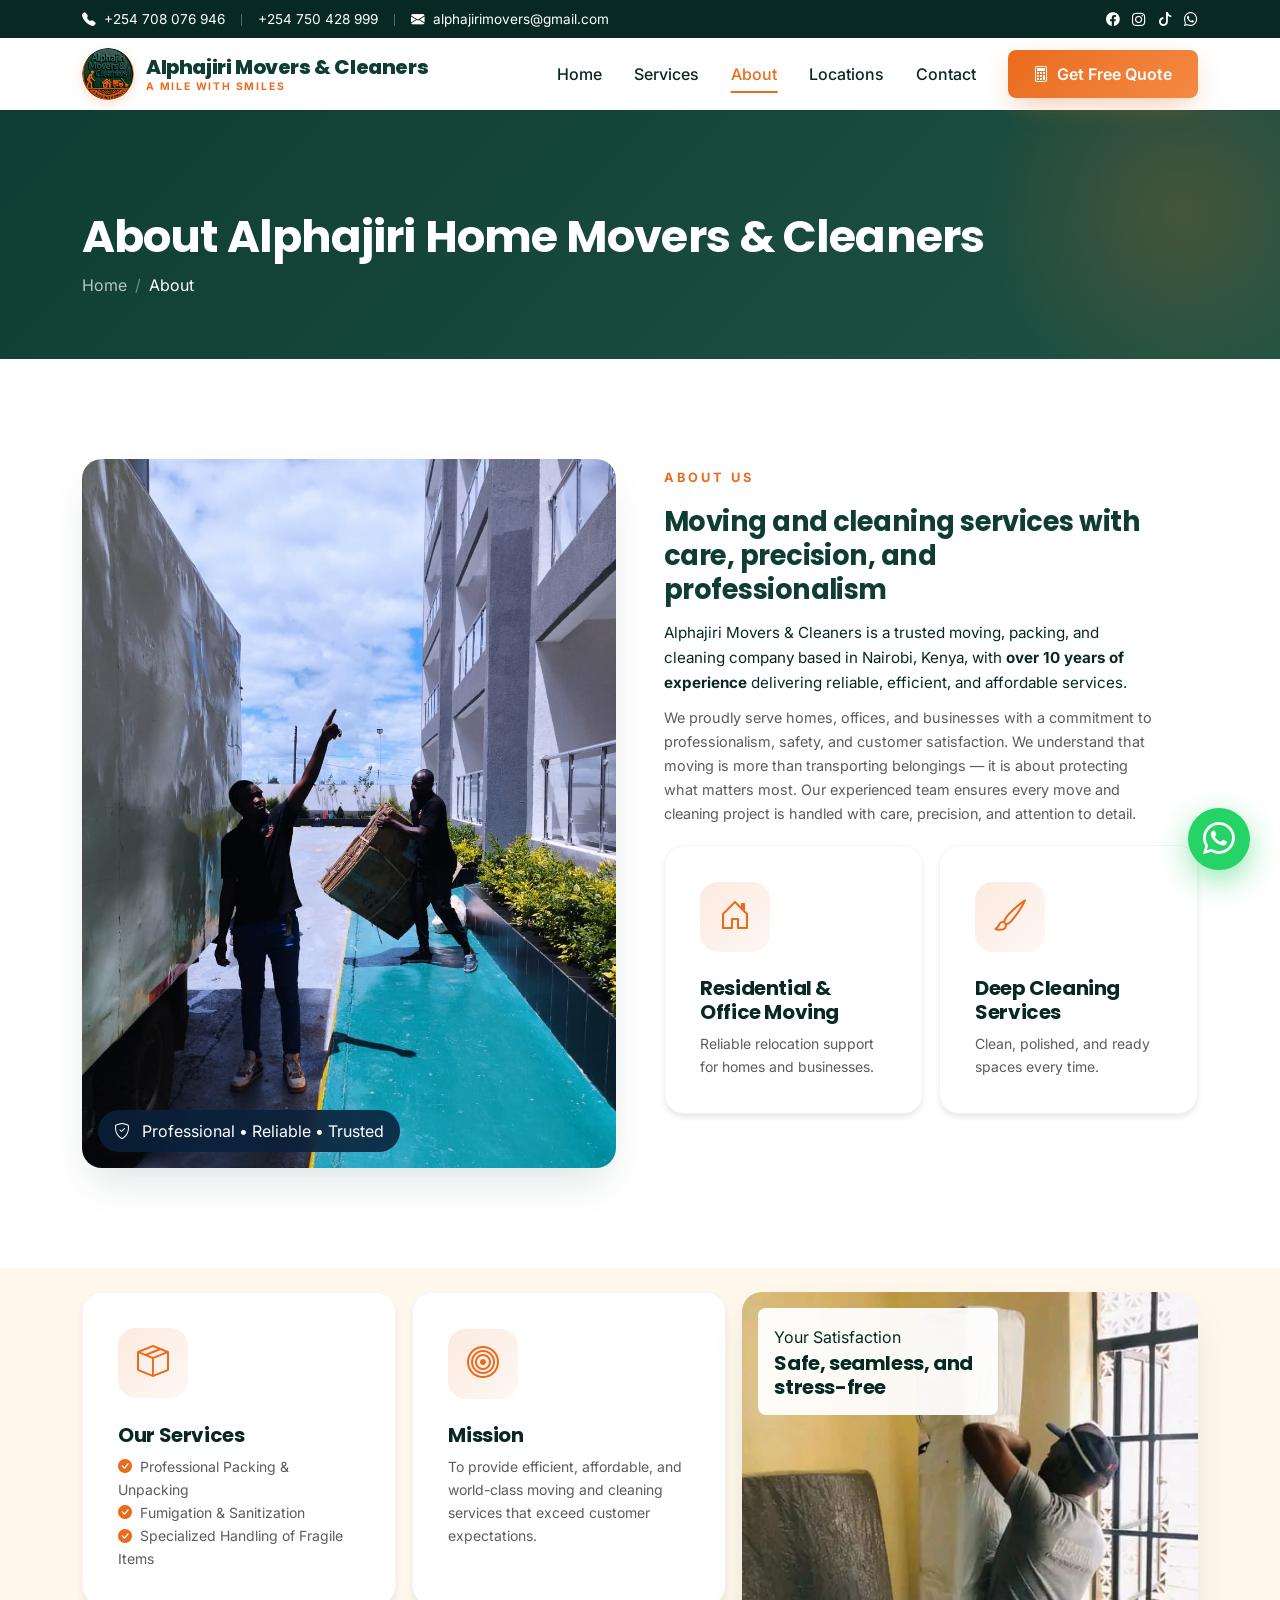
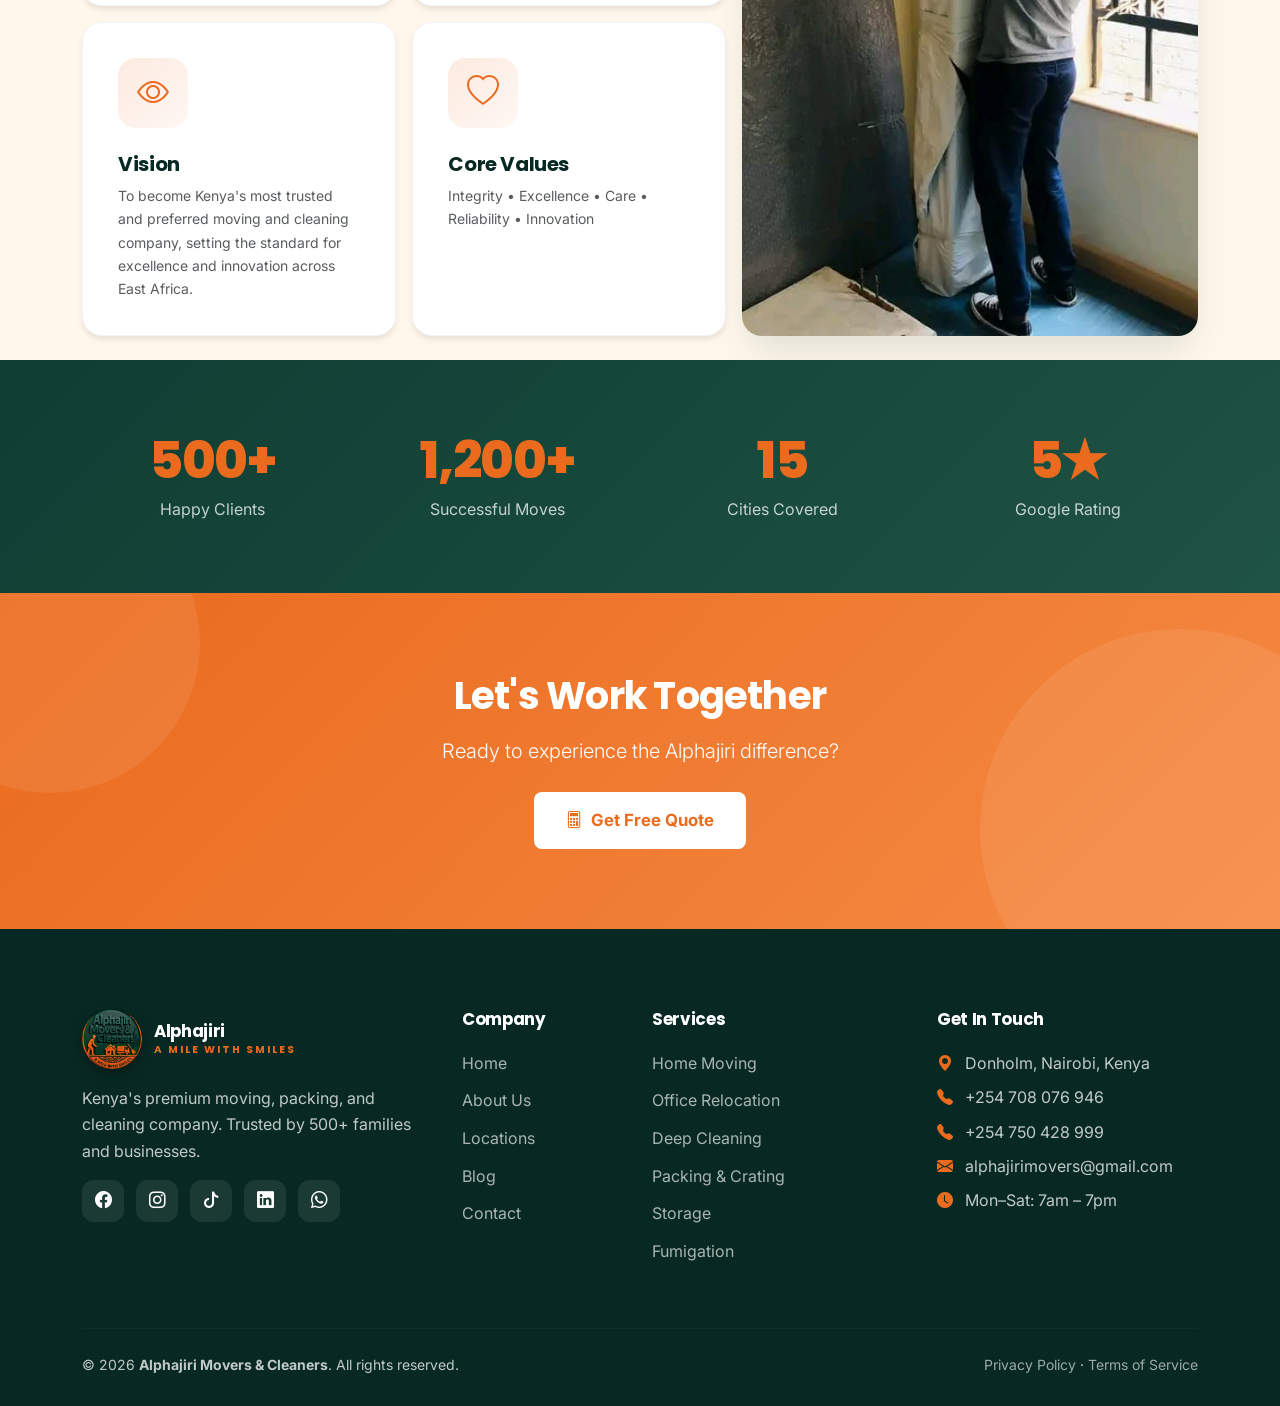
==== about.html @ 1a7a1462 "Initial commit" ====
<!DOCTYPE html>
<html lang="en">
<head>
    <meta charset="UTF-8">
    <meta name="viewport" content="width=device-width, initial-scale=1.0">
    <title>About Us — Alphajiri Home Movers & Cleaners</title>
    <meta name="description" content="Learn about Alphajiri Home Movers & Cleaners — Kenya's trusted moving, packing, and cleaning company with over 10 years of experience.">
    <link rel="icon" type="image/png" href="images/favicon.png">
    <link rel="apple-touch-icon" href="images/logo.png">
    <link href="https://cdn.jsdelivr.net/npm/bootstrap@5.3.3/dist/css/bootstrap.min.css" rel="stylesheet">
    <link href="https://cdn.jsdelivr.net/npm/bootstrap-icons@1.11.3/font/bootstrap-icons.css" rel="stylesheet">
    <link href="https://fonts.googleapis.com/css2?family=Inter:wght@400;500;600;700&family=Poppins:wght@600;700;800&display=swap" rel="stylesheet">
    <link href="https://cdn.jsdelivr.net/npm/aos@2.3.4/dist/aos.css" rel="stylesheet">
    <link href="css/style.css" rel="stylesheet">
</head>
<body>

<div class="top-bar">
    <div class="container d-flex justify-content-between align-items-center">
        <div>
            <i class="bi bi-telephone-fill me-1"></i>
            <a href="tel:+254708076946">+254 708 076 946</a>
            <span class="divider"></span>
            <a href="tel:+254750428999">+254 750 428 999</a>
            <span class="divider d-none d-md-inline-block"></span>
            <span class="d-none d-md-inline"><i class="bi bi-envelope-fill me-1"></i> alphajirimovers@gmail.com</span>
        </div>
        <div class="d-none d-md-block">
            <a href="#" class="me-2"><i class="bi bi-facebook"></i></a>
            <a href="#" class="me-2"><i class="bi bi-instagram"></i></a>
            <a href="#" class="me-2"><i class="bi bi-tiktok"></i></a>
            <a href="https://wa.me/254708076946?text=Hi%20Alphajiri!%20%F0%9F%91%8B%20I'm%20interested%20in%20your%20services.%20Could%20you%20send%20me%20pricing%20info%3F%0A%0AService%20needed%3A%20%5BMoving%20%2F%20Cleaning%5D%2C%20Size%20of%20the%20house%0ALocation%3A%0APreferred%20date%3A"><i class="bi bi-whatsapp"></i></a>
        </div>
    </div>
</div>

<nav class="navbar navbar-expand-lg sticky-top" id="mainNavbar">
    <div class="container">
        <a class="navbar-brand" href="index.html">
            <img src="images/logo.png" alt="Alphajiri Movers & Cleaners">
            <span class="brand-text">
                <span class="brand-name">Alphajiri Movers & Cleaners</span>
                <span class="brand-tag">A Mile With Smiles</span>
            </span>
        </a>
        <button class="navbar-toggler" type="button" data-bs-toggle="collapse" data-bs-target="#mainNav">
            <span class="navbar-toggler-icon"></span>
        </button>
        <div class="collapse navbar-collapse" id="mainNav">
            <ul class="navbar-nav ms-auto align-items-lg-center">
                <li class="nav-item"><a class="nav-link " href="index.html">Home</a></li>
                <li class="nav-item"><a class="nav-link " href="services.html">Services</a></li>
                <li class="nav-item"><a class="nav-link active" href="about.html">About</a></li>
                <li class="nav-item"><a class="nav-link " href="locations.html">Locations</a></li>
                <li class="nav-item"><a class="nav-link " href="contact.html">Contact</a></li>
                <li class="nav-item ms-lg-3">
                    <a class="btn btn-accent" href="quote.html"><i class="bi bi-calculator"></i> Get Free Quote</a>
                </li>
            </ul>
        </div>
    </div>
</nav>

<section class="page-header">
    <div class="container">
        <h1 data-aos="fade-up">About Alphajiri Home Movers & Cleaners</h1>
        <nav data-aos="fade-up" data-aos-delay="100"><ol class="breadcrumb">
            <li class="breadcrumb-item"><a href="index.html">Home</a></li>
            <li class="breadcrumb-item active">About</li>
        </ol></nav>
    </div>
</section>

<section class="section">
    <div class="container">
        <div class="row g-5 align-items-start">
            <div class="col-lg-6" data-aos="fade-right">
                <div class="position-relative h-100">
                    <img src="images/arrival to client.jpeg" alt="Alphajiri team arriving at a client location" class="img-fluid rounded-4 shadow-xl" style="min-height: 430px; object-fit: cover; width: 100%;">
                    <div class="position-absolute bottom-0 start-0 m-3 px-3 py-2 rounded-pill" style="background: rgba(10, 32, 59, 0.88); color: white; backdrop-filter: blur(6px);">
                        <i class="bi bi-shield-check me-2"></i> Professional • Reliable • Trusted
                    </div>
                </div>
            </div>
            <div class="col-lg-6" data-aos="fade-left">
                <div class="pt-1" style="max-width: 92%;">
                    <span class="subtitle-text">About Us</span>
                    <h2 style="color: var(--primary); font-size: 1.7rem; line-height: 1.25; margin: 0.5rem 0 0.8rem;">Moving and cleaning services with care, precision, and professionalism</h2>
                    <p style="font-size: 0.95rem; line-height: 1.65; margin-bottom: 0.7rem;">Alphajiri Movers &amp; Cleaners is a trusted moving, packing, and cleaning company based in Nairobi, Kenya, with <strong>over 10 years of experience</strong> delivering reliable, efficient, and affordable services.</p>
                    <p class="text-muted" style="font-size: 0.9rem; line-height: 1.65; margin-bottom: 0;">We proudly serve homes, offices, and businesses with a commitment to professionalism, safety, and customer satisfaction. We understand that moving is more than transporting belongings — it is about protecting what matters most. Our experienced team ensures every move and cleaning project is handled with care, precision, and attention to detail.</p>
                </div>
                <div class="row g-3 mt-1">
                    <div class="col-md-6">
                        <div class="service-card h-100">
                            <div class="service-icon"><i class="bi bi-house-door"></i></div>
                            <h5>Residential &amp; Office Moving</h5>
                            <p class="small text-muted mb-0">Reliable relocation support for homes and businesses.</p>
                        </div>
                    </div>
                    <div class="col-md-6">
                        <div class="service-card h-100">
                            <div class="service-icon"><i class="bi bi-brush"></i></div>
                            <h5>Deep Cleaning Services</h5>
                            <p class="small text-muted mb-0">Clean, polished, and ready spaces every time.</p>
                        </div>
                    </div>
                </div>
            </div>
        </div>
    </div>
</section>

<section class="section bg-light-alt py-4">
    <div class="container">
        <div class="row g-3 align-items-stretch">
            <div class="col-lg-7">
                <div class="row g-3">
                    <div class="col-md-6" data-aos="fade-up">
                        <div class="service-card h-100">
                            <div class="service-icon"><i class="bi bi-box-seam"></i></div>
                            <h5>Our Services</h5>
                            <ul class="list-unstyled text-muted small mb-0">
                                <li><i class="bi bi-check-circle-fill me-2" style="color: var(--accent);"></i>Professional Packing &amp; Unpacking</li>
                                <li><i class="bi bi-check-circle-fill me-2" style="color: var(--accent);"></i>Fumigation &amp; Sanitization</li>
                                <li><i class="bi bi-check-circle-fill me-2" style="color: var(--accent);"></i>Specialized Handling of Fragile Items</li>
                            </ul>
                        </div>
                    </div>
                    <div class="col-md-6" data-aos="fade-up" data-aos-delay="100">
                        <div class="service-card h-100">
                            <div class="service-icon"><i class="bi bi-bullseye"></i></div>
                            <h5>Mission</h5>
                            <p class="text-muted small mb-0">To provide efficient, affordable, and world-class moving and cleaning services that exceed customer expectations.</p>
                        </div>
                    </div>
                    <div class="col-md-6" data-aos="fade-up" data-aos-delay="200">
                        <div class="service-card h-100">
                            <div class="service-icon"><i class="bi bi-eye"></i></div>
                            <h5>Vision</h5>
                            <p class="text-muted small mb-0">To become Kenya's most trusted and preferred moving and cleaning company, setting the standard for excellence and innovation across East Africa.</p>
                        </div>
                    </div>
                    <div class="col-md-6" data-aos="fade-up" data-aos-delay="300">
                        <div class="service-card h-100">
                            <div class="service-icon"><i class="bi bi-heart"></i></div>
                            <h5>Core Values</h5>
                            <p class="text-muted small mb-0">Integrity • Excellence • Care • Reliability • Innovation</p>
                        </div>
                    </div>
                </div>
            </div>
            <div class="col-lg-5" data-aos="fade-left">
                <div class="position-relative h-100">
                    <img src="images/clean wrapping.jpeg" alt="Professional wrapping and packing service" class="img-fluid rounded-4 shadow-xl" style="min-height: 100%; object-fit: cover; width: 100%;">
                    <div class="position-absolute top-0 start-0 m-3 p-3 rounded-3" style="background: rgba(255, 255, 255, 0.94); max-width: 240px;">
                        <div class="subtitle">Your Satisfaction</div>
                        <h5 class="mb-0">Safe, seamless, and stress-free</h5>
                    </div>
                </div>
            </div>
        </div>
    </div>
</section>

<section class="stats-bar">
    <div class="container">
        <div class="row text-center g-4">
            <div class="col-6 col-md-3 stat-item"><h2>500+</h2><p class="mb-0 opacity-75">Happy Clients</p></div>
            <div class="col-6 col-md-3 stat-item"><h2>1,200+</h2><p class="mb-0 opacity-75">Successful Moves</p></div>
            <div class="col-6 col-md-3 stat-item"><h2>15</h2><p class="mb-0 opacity-75">Cities Covered</p></div>
            <div class="col-6 col-md-3 stat-item"><h2>5★</h2><p class="mb-0 opacity-75">Google Rating</p></div>
        </div>
    </div>
</section>

<section class="cta-banner">
    <div class="container">
        <h2 data-aos="fade-up">Let's Work Together</h2>
        <p class="lead mb-4" data-aos="fade-up" data-aos-delay="100">Ready to experience the Alphajiri difference?</p>
        <div data-aos="fade-up" data-aos-delay="200">
            <a href="quote.html" class="btn btn-white btn-lg"><i class="bi bi-calculator"></i> Get Free Quote</a>
        </div>
    </div>
</section>

<footer class="footer">
    <div class="container">
        <div class="row g-4 mb-5">
            <div class="col-lg-4 col-md-6">
                <div class="footer-brand-block">
                    <img src="images/logo.png" alt="Alphajiri">
                    <h5 style="color:white;">Alphajiri<span class="footer-tagline">A Mile With Smiles</span></h5>
                </div>
                <p>Kenya's premium moving, packing, and cleaning company. Trusted by 500+ families and businesses.</p>
                <div class="mt-3">
                    <a href="#" class="social-icon me-2"><i class="bi bi-facebook"></i></a>
                    <a href="#" class="social-icon me-2"><i class="bi bi-instagram"></i></a>
                    <a href="#" class="social-icon me-2"><i class="bi bi-tiktok"></i></a>
                    <a href="#" class="social-icon me-2"><i class="bi bi-linkedin"></i></a>
                    <a href="https://wa.me/254708076946?text=Hi%20Alphajiri!%20%F0%9F%91%8B%20I'm%20interested%20in%20your%20services.%20Could%20you%20send%20me%20pricing%20info%3F%0A%0AService%20needed%3A%20%5BMoving%20%2F%20Cleaning%5D%2C%20Size%20of%20the%20house%0ALocation%3A%0APreferred%20date%3A" class="social-icon"><i class="bi bi-whatsapp"></i></a>
                </div>
            </div>
            <div class="col-lg-2 col-md-6">
                <h5>Company</h5>
                <ul class="footer-links">
                    <li><a href="index.html">Home</a></li>
                    <li><a href="about.html">About Us</a></li>
                    <li><a href="locations.html">Locations</a></li>
                    <li><a href="blog.html">Blog</a></li>
                    <li><a href="contact.html">Contact</a></li>
                </ul>
            </div>
            <div class="col-lg-3 col-md-6">
                <h5>Services</h5>
                <ul class="footer-links">
                    <li><a href="services.html">Home Moving</a></li>
                    <li><a href="services.html">Office Relocation</a></li>
                    <li><a href="services.html">Deep Cleaning</a></li>
                    <li><a href="services.html">Packing &amp; Crating</a></li>
                    <li><a href="services.html">Storage</a></li>
                    <li><a href="services.html">Fumigation</a></li>
                </ul>
            </div>
            <div class="col-lg-3 col-md-6">
                <h5>Get In Touch</h5>
                <p class="mb-2"><i class="bi bi-geo-alt-fill me-2" style="color:var(--accent);"></i> Donholm, Nairobi, Kenya</p>
                <p class="mb-2"><i class="bi bi-telephone-fill me-2" style="color:var(--accent);"></i> +254 708 076 946</p>
                <p class="mb-2"><i class="bi bi-telephone-fill me-2" style="color:var(--accent);"></i> +254 750 428 999</p>
                <p class="mb-2"><i class="bi bi-envelope-fill me-2" style="color:var(--accent);"></i> alphajirimovers@gmail.com</p>
                <p class="mb-2"><i class="bi bi-clock-fill me-2" style="color:var(--accent);"></i> Mon–Sat: 7am – 7pm</p>
            </div>
        </div>
        <hr>
        <div class="d-flex flex-column flex-md-row justify-content-between align-items-center small">
            <div>&copy; 2026 <strong>Alphajiri Movers &amp; Cleaners</strong>. All rights reserved.</div>
            <div class="mt-2 mt-md-0">
                <a href="#" style="color: rgba(255,255,255,0.6); text-decoration:none;">Privacy Policy</a> ·
                <a href="#" style="color: rgba(255,255,255,0.6); text-decoration:none;">Terms of Service</a>
            </div>
        </div>
    </div>
</footer>

<a href="https://wa.me/254708076946?text=Hi%20Alphajiri!%20%F0%9F%91%8B%20I'm%20interested%20in%20your%20services.%20Could%20you%20send%20me%20pricing%20info%3F%0A%0AService%20needed%3A%20%5BMoving%20%2F%20Cleaning%5D%2C%20Size%20of%20the%20house%0ALocation%3A%0APreferred%20date%3A" class="whatsapp-float" target="_blank" title="Chat on WhatsApp">
    <i class="bi bi-whatsapp"></i>
</a>

<script src="https://cdn.jsdelivr.net/npm/bootstrap@5.3.3/dist/js/bootstrap.bundle.min.js"></script>
<script src="https://cdn.jsdelivr.net/npm/aos@2.3.4/dist/aos.js"></script>
<script>
AOS.init({ duration: 800, once: true, offset: 80 });
window.addEventListener('scroll', () => {
    const nav = document.getElementById('mainNavbar');
    if (window.scrollY > 50) nav.classList.add('scrolled');
    else nav.classList.remove('scrolled');
});
</script>
<script src="js/script.js"></script>
</body>
</html>
---- css/style.css ----
/* ========================================================
   ALPHAJIRI MOVERS & CLEANERS
   "A Mile With Smiles"
   Brand: Deep Forest Green + Vibrant Orange
   ======================================================== */

:root {
    --primary: #0F3D33;
    --primary-light: #1F5344;
    --primary-dark: #082923;
    --accent: #EA6B1E;
    --accent-light: #F58A44;
    --accent-dark: #C55814;
    --cream: #FFF7EB;
    --success: #10b981;
    --whatsapp: #25D366;
    --light: #f8fafc;
    --gray-50: #f9fafb;
    --gray-100: #f3f4f6;
    --gray-200: #e5e7eb;
    --gray-500: #64748b;
    --gray-700: #334155;
    --dark: #082923;

    --gradient-primary: linear-gradient(135deg, #0F3D33 0%, #1F5344 100%);
    --gradient-accent: linear-gradient(135deg, #EA6B1E 0%, #F58A44 100%);
    --gradient-hero: linear-gradient(135deg, rgba(8, 41, 35, 0.94) 0%, rgba(15, 61, 51, 0.88) 100%);

    --shadow-sm: 0 1px 2px rgba(0,0,0,0.05);
    --shadow-md: 0 4px 6px -1px rgba(0,0,0,0.1);
    --shadow-lg: 0 10px 25px -3px rgba(0,0,0,0.08);
    --shadow-xl: 0 20px 40px -10px rgba(15,61,51,0.15);
    --shadow-accent: 0 10px 30px -8px rgba(234, 107, 30, 0.45);

    --radius-sm: 8px;
    --radius: 14px;
    --radius-lg: 20px;
}

* { box-sizing: border-box; }
body {
    font-family: 'Inter', -apple-system, BlinkMacSystemFont, sans-serif;
    color: var(--dark);
    line-height: 1.65;
    overflow-x: hidden;
}
h1, h2, h3, h4, h5, h6 {
    font-family: 'Poppins', sans-serif;
    font-weight: 700;
    letter-spacing: -0.02em;
}

/* Top Bar */
.top-bar {
    background: var(--primary-dark);
    color: white;
    padding: 8px 0;
    font-size: 0.85rem;
}
.top-bar a { color: white; text-decoration: none; }
.top-bar a:hover { color: var(--accent); }
.top-bar .divider {
    display: inline-block;
    width: 1px; height: 12px;
    background: rgba(255,255,255,0.3);
    margin: 0 12px;
    vertical-align: middle;
}

/* Navbar */
.navbar {
    background: rgba(255,255,255,0.97);
    backdrop-filter: blur(12px);
    box-shadow: var(--shadow-sm);
    padding: 10px 0;
    transition: all 0.3s;
}
.navbar.scrolled { padding: 6px 0; box-shadow: var(--shadow-md); }

.navbar-brand {
    display: flex !important;
    align-items: center;
    gap: 12px;
    padding: 0 !important;
}
.navbar-brand img {
    width: 52px; height: 52px;
    border-radius: 50%;
    box-shadow: 0 4px 12px rgba(234, 107, 30, 0.2);
}
.brand-text {
    display: flex;
    flex-direction: column;
    line-height: 1.1;
}
.brand-name {
    font-family: 'Poppins', sans-serif;
    font-weight: 800;
    color: var(--primary) !important;
    font-size: 1.25rem;
    letter-spacing: -0.02em;
}
.brand-tag {
    font-family: 'Inter', sans-serif;
    color: var(--accent);
    font-size: 0.65rem;
    font-weight: 700;
    letter-spacing: 1.8px;
    text-transform: uppercase;
    margin-top: 3px;
}

.navbar .nav-link {
    color: var(--dark) !important;
    font-weight: 500;
    padding: 0.6rem 1rem !important;
    position: relative;
}
.navbar .nav-link::after {
    content: '';
    position: absolute;
    bottom: 4px; left: 50%;
    transform: translateX(-50%);
    width: 0; height: 2px;
    background: var(--accent);
    transition: width 0.3s;
}
.navbar .nav-link:hover::after,
.navbar .nav-link.active::after { width: 60%; }
.navbar .nav-link:hover,
.navbar .nav-link.active { color: var(--accent) !important; }

/* Buttons */
.btn {
    padding: 0.75rem 1.6rem;
    border-radius: var(--radius-sm);
    font-weight: 600;
    border: none;
    transition: all 0.25s;
    display: inline-flex;
    align-items: center;
    gap: 8px;
}
.btn-accent {
    background: var(--gradient-accent);
    color: white;
    box-shadow: var(--shadow-accent);
}
.btn-accent:hover {
    color: white;
    transform: translateY(-3px);
    box-shadow: 0 15px 35px -8px rgba(234, 107, 30, 0.6);
}
.btn-primary-custom {
    background: var(--gradient-primary);
    color: white;
}
.btn-primary-custom:hover {
    color: white;
    transform: translateY(-3px);
    box-shadow: var(--shadow-xl);
}
.btn-outline-white {
    border: 2px solid rgba(255,255,255,0.3);
    color: white;
    background: rgba(255,255,255,0.05);
}
.btn-outline-white:hover { background: white; color: var(--primary); }
.btn-white {
    background: white;
    color: var(--accent);
    font-weight: 700;
}
.btn-white:hover { color: var(--accent-dark); transform: translateY(-3px); }
.btn-whatsapp { background: var(--whatsapp); color: white; }
.btn-whatsapp:hover { color: white; background: #1eb257; transform: translateY(-3px); }
.btn-lg { padding: 1rem 2rem; font-size: 1.05rem; }

/* Hero */
.hero {
    position: relative;
    min-height: 90vh;
    background: var(--gradient-hero),
                url('https://images.unsplash.com/photo-1600585154340-be6161a56a0c?w=1920&q=80') center/cover;
    color: white;
    display: flex; align-items: center;
    padding: 100px 0 80px;
    overflow: hidden;
}
.hero::before {
    content: '';
    position: absolute;
    top: -200px; right: -200px;
    width: 500px; height: 500px;
    background: radial-gradient(circle, rgba(234,107,30,0.35) 0%, transparent 70%);
    border-radius: 50%;
    animation: floaty 8s ease-in-out infinite;
}
@keyframes floaty {
    0%, 100% { transform: translate(0, 0); }
    50% { transform: translate(20px, -20px); }
}
.hero-logo-large {
    width: 320px; height: 320px;
    max-width: 100%;
    filter: drop-shadow(0 20px 40px rgba(0,0,0,0.4));
    animation: gentle-float 6s ease-in-out infinite;
}
@keyframes gentle-float {
    0%, 100% { transform: translateY(0); }
    50% { transform: translateY(-15px); }
}
.hero-badge {
    display: inline-flex;
    align-items: center;
    gap: 8px;
    background: rgba(255,255,255,0.1);
    backdrop-filter: blur(10px);
    padding: 8px 18px;
    border-radius: 100px;
    font-size: 0.85rem;
    font-weight: 600;
    border: 1px solid rgba(255,255,255,0.2);
    margin-bottom: 1.5rem;
}
.pulse-dot {
    width: 8px; height: 8px;
    background: var(--success);
    border-radius: 50%;
    animation: pulse 2s infinite;
}
@keyframes pulse {
    0%, 100% { box-shadow: 0 0 0 0 rgba(16, 185, 129, 0.6); }
    50% { box-shadow: 0 0 0 10px rgba(16, 185, 129, 0); }
}
.hero h1 {
    font-size: 3.8rem;
    line-height: 1.1;
    margin-bottom: 1.2rem;
    font-weight: 800;
}
.hero h1 .highlight {
    background: var(--gradient-accent);
    -webkit-background-clip: text;
    background-clip: text;
    -webkit-text-fill-color: transparent;
}
.hero .lead { font-size: 1.15rem; opacity: 0.9; max-width: 600px; margin-bottom: 2rem; }
.hero-cta { display: flex; gap: 12px; flex-wrap: wrap; margin-bottom: 2.5rem; }
.trust-badges { display: flex; gap: 2rem; flex-wrap: wrap; padding-top: 2rem; border-top: 1px solid rgba(255,255,255,0.15); }
.trust-badges .badge-item { display: flex; align-items: center; gap: 8px; font-size: 0.9rem; opacity: 0.9; }
.trust-badges .badge-item i { color: var(--accent); font-size: 1.3rem; }

/* Page Header */
.page-header {
    background: var(--gradient-primary);
    color: white;
    padding: 100px 0 60px;
    position: relative;
    overflow: hidden;
}
.page-header::before {
    content: '';
    position: absolute;
    top: -100px; right: -100px;
    width: 400px; height: 400px;
    background: radial-gradient(circle, rgba(234,107,30,0.2) 0%, transparent 70%);
    border-radius: 50%;
}
.page-header h1 { font-size: 2.8rem; margin-bottom: 0.5rem; }
.page-header .breadcrumb { background: transparent; padding: 0; margin: 0; }
.page-header .breadcrumb a { color: rgba(255,255,255,0.7); text-decoration: none; }
.page-header .breadcrumb a:hover { color: var(--accent); }
.page-header .breadcrumb-item.active { color: white; }
.page-header .breadcrumb-item + .breadcrumb-item::before { color: rgba(255,255,255,0.4); }

/* Sections */
.section { padding: 100px 0; }
.section-title { text-align: center; margin-bottom: 3.5rem; }
.section-title .subtitle,
.subtitle-text {
    color: var(--accent);
    font-weight: 700;
    text-transform: uppercase;
    letter-spacing: 3px;
    font-size: 0.8rem;
    margin-bottom: 0.6rem;
    display: inline-block;
}
.section-title h2 { font-size: 2.6rem; color: var(--primary); margin-bottom: 1rem; }
.section-title p { color: var(--gray-500); font-size: 1.05rem; max-width: 620px; margin: 0 auto; }

/* Service Cards */
.service-card {
    background: white;
    border-radius: var(--radius-lg);
    padding: 2.2rem;
    height: 100%;
    box-shadow: var(--shadow-md);
    transition: all 0.35s cubic-bezier(0.4, 0, 0.2, 1);
    border: 1px solid var(--gray-100);
    position: relative;
    overflow: hidden;
}
.service-card::before {
    content: '';
    position: absolute;
    top: 0; left: 0;
    width: 100%; height: 4px;
    background: var(--gradient-accent);
    transform: scaleX(0);
    transform-origin: left;
    transition: transform 0.3s;
}
.service-card:hover {
    transform: translateY(-12px);
    box-shadow: var(--shadow-xl);
    border-color: transparent;
}
.service-card:hover::before { transform: scaleX(1); }
.service-icon {
    width: 70px; height: 70px;
    background: linear-gradient(135deg, rgba(234,107,30,0.14), rgba(234,107,30,0.05));
    color: var(--accent);
    border-radius: 18px;
    display: flex; align-items: center; justify-content: center;
    font-size: 2rem;
    margin-bottom: 1.5rem;
    transition: all 0.3s;
}
.service-card:hover .service-icon {
    background: var(--gradient-accent);
    color: white;
    transform: rotate(-5deg) scale(1.05);
}
.service-card h4 { color: var(--primary); margin-bottom: 0.8rem; }
.service-card .price {
    color: var(--accent);
    font-weight: 700;
    font-size: 1.05rem;
    margin: 1rem 0;
}
.service-card .price small { color: var(--gray-500); font-weight: 400; }
.service-link {
    color: var(--accent);
    text-decoration: none;
    font-weight: 600;
    display: inline-flex;
    align-items: center;
    gap: 6px;
    transition: gap 0.2s;
}
.service-link:hover { color: var(--accent-dark); gap: 10px; }

/* Feature rows */
.feature-row { display: flex; gap: 1.2rem; margin-bottom: 1.8rem; align-items: flex-start; }
.feature-icon {
    flex-shrink: 0;
    width: 56px; height: 56px;
    background: var(--gradient-accent);
    color: white;
    border-radius: 14px;
    display: flex; align-items: center; justify-content: center;
    font-size: 1.4rem;
    box-shadow: var(--shadow-accent);
}
.feature-row h5 { color: var(--primary); margin-bottom: 0.3rem; }

/* Stats Bar */
.stats-bar {
    background: var(--gradient-primary);
    color: white;
    padding: 70px 0;
    position: relative;
    overflow: hidden;
}
.stat-item h2 {
    font-size: 3.2rem;
    color: var(--accent);
    margin-bottom: 0.3rem;
    font-weight: 800;
}

/* Testimonials */
.testimonial-card {
    background: white;
    border-radius: var(--radius-lg);
    padding: 2.2rem;
    height: 100%;
    box-shadow: var(--shadow-md);
    position: relative;
    transition: transform 0.3s;
    border: 1px solid var(--gray-100);
}
.testimonial-card:hover { transform: translateY(-6px); box-shadow: var(--shadow-xl); }
.testimonial-card .quote-icon {
    position: absolute;
    top: 20px; right: 25px;
    font-size: 3rem;
    color: var(--accent);
    opacity: 0.15;
    line-height: 1;
    font-family: Georgia, serif;
}
.testimonial-card .stars { color: #fbbf24; font-size: 1.05rem; margin-bottom: 1rem; }
.testimonial-card p { color: var(--gray-700); font-size: 0.98rem; }
.testimonial-card .client {
    display: flex; align-items: center; gap: 14px;
    margin-top: 1.5rem;
    padding-top: 1.5rem;
    border-top: 1px solid var(--gray-100);
}
.testimonial-card .avatar {
    width: 52px; height: 52px;
    border-radius: 50%;
    background: var(--gradient-primary);
    color: white;
    display: flex; align-items: center; justify-content: center;
    font-weight: 700;
    font-size: 1.25rem;
}

/* Location Cards */
.location-card {
    background: white;
    border-radius: var(--radius-lg);
    padding: 2rem;
    height: 100%;
    box-shadow: var(--shadow-md);
    transition: all 0.3s;
    border: 1px solid var(--gray-100);
}
.location-card:hover { transform: translateY(-8px); box-shadow: var(--shadow-xl); }
.location-card .flag-icon {
    width: 60px; height: 60px;
    background: var(--gradient-accent);
    color: white;
    border-radius: 16px;
    display: flex; align-items: center; justify-content: center;
    font-size: 1.6rem;
    margin-bottom: 1.2rem;
}
.location-card h4 { color: var(--primary); }
.location-card .location-detail {
    display: flex; gap: 10px;
    padding: 8px 0;
    color: var(--gray-700);
    font-size: 0.95rem;
}
.location-card .location-detail i { color: var(--accent); width: 20px; padding-top: 3px; }
.location-card a { color: var(--gray-700); text-decoration: none; }
.location-card a:hover { color: var(--accent); }

/* Blog Cards */
.post-card {
    background: white;
    border-radius: var(--radius-lg);
    overflow: hidden;
    box-shadow: var(--shadow-md);
    transition: all 0.3s;
    height: 100%;
    border: 1px solid var(--gray-100);
}
.post-card:hover { transform: translateY(-8px); box-shadow: var(--shadow-xl); }
.post-card img { width: 100%; height: 220px; object-fit: cover; transition: transform 0.4s; }
.post-card:hover img { transform: scale(1.06); }
.post-card .post-body { padding: 1.8rem; }
.category-tag {
    display: inline-block;
    background: rgba(234,107,30,0.14);
    color: var(--accent);
    padding: 5px 12px;
    border-radius: 100px;
    font-size: 0.75rem;
    font-weight: 700;
    text-transform: uppercase;
    letter-spacing: 1px;
    margin-bottom: 0.8rem;
}
.post-card h5 { color: var(--primary); margin-bottom: 0.6rem; }
.post-card h5 a { color: inherit; text-decoration: none; }
.post-card h5 a:hover { color: var(--accent); }
.post-meta {
    color: var(--gray-500);
    font-size: 0.85rem;
    display: flex; justify-content: space-between;
    margin-top: 1rem;
    padding-top: 1rem;
    border-top: 1px solid var(--gray-100);
}

/* CTA */
.cta-banner {
    background: var(--gradient-accent);
    color: white;
    padding: 80px 0;
    text-align: center;
    position: relative;
    overflow: hidden;
}
.cta-banner::before, .cta-banner::after {
    content: '';
    position: absolute;
    border-radius: 50%;
    background: rgba(255,255,255,0.08);
}
.cta-banner::before { top: -100px; left: -100px; width: 300px; height: 300px; }
.cta-banner::after { bottom: -100px; right: -100px; width: 400px; height: 400px; }
.cta-banner > .container { position: relative; z-index: 1; }
.cta-banner h2 { color: white; font-size: 2.4rem; margin-bottom: 1rem; }

/* Forms */
.form-control, .form-select {
    padding: 0.85rem 1rem;
    border: 2px solid var(--gray-200);
    border-radius: var(--radius-sm);
    font-size: 0.95rem;
    background: var(--gray-50);
    transition: all 0.2s;
}
.form-control:focus, .form-select:focus {
    border-color: var(--accent);
    background: white;
    box-shadow: 0 0 0 4px rgba(234, 107, 30, 0.12);
}
.form-label { font-weight: 600; color: var(--gray-700); margin-bottom: 0.4rem; font-size: 0.9rem; }

/* Process */
.process-step { text-align: center; padding: 2rem 1rem; }
.process-number {
    width: 70px; height: 70px;
    margin: 0 auto 1.2rem;
    background: var(--gradient-accent);
    color: white;
    border-radius: 50%;
    display: flex; align-items: center; justify-content: center;
    font-size: 1.8rem;
    font-weight: 800;
    box-shadow: var(--shadow-accent);
}
.process-step h5 { color: var(--primary); margin-bottom: 0.5rem; }

/* Coverage bar */
.partners-bar {
    padding: 40px 0;
    background: var(--cream);
    border-top: 1px solid var(--gray-100);
    border-bottom: 1px solid var(--gray-100);
}
.partner-item {
    text-align: center;
    color: var(--primary);
    font-weight: 600;
    padding: 15px;
    opacity: 0.75;
}
.partner-item:hover { opacity: 1; color: var(--accent); }

/* Footer */
.footer {
    background: var(--dark);
    color: rgba(255,255,255,0.75);
    padding: 80px 0 30px;
}
.footer h5 { color: white; margin-bottom: 1.3rem; font-size: 1.05rem; }
.footer-brand-block {
    display: flex;
    align-items: center;
    gap: 12px;
    margin-bottom: 1rem;
}
.footer-brand-block img {
    width: 60px; height: 60px;
    border-radius: 50%;
    box-shadow: 0 4px 12px rgba(0,0,0,0.4);
}
.footer-brand-block h5 { margin: 0; }
.footer-tagline {
    display: block;
    color: var(--accent);
    font-size: 0.65rem;
    font-weight: 700;
    letter-spacing: 2px;
    text-transform: uppercase;
    margin-top: 3px;
}
.footer-links { list-style: none; padding: 0; }
.footer-links li { margin-bottom: 0.7rem; }
.footer-links a {
    color: rgba(255,255,255,0.65);
    text-decoration: none;
    transition: all 0.2s;
    display: inline-flex; align-items: center; gap: 6px;
}
.footer-links a:hover { color: white; padding-left: 4px; }
.social-icon {
    width: 42px; height: 42px;
    background: rgba(255,255,255,0.08);
    color: white;
    border-radius: 12px;
    display: inline-flex; align-items: center; justify-content: center;
    text-decoration: none;
    transition: all 0.25s;
    font-size: 1.05rem;
}
.social-icon:hover {
    background: var(--gradient-accent);
    color: white;
    transform: translateY(-3px) scale(1.05);
}
.footer hr { border-color: rgba(255,255,255,0.1); margin: 2.5rem 0 1.5rem; }

/* Floating WhatsApp */
.whatsapp-float {
    position: fixed;
    bottom: 30px; right: 30px;
    width: 62px; height: 62px;
    background: var(--whatsapp);
    color: white;
    border-radius: 50%;
    display: flex; align-items: center; justify-content: center;
    font-size: 2rem;
    text-decoration: none;
    box-shadow: 0 10px 30px rgba(37, 211, 102, 0.5);
    z-index: 1000;
    animation: pulse-wa 2.5s infinite;
}
.whatsapp-float:hover { color: white; transform: scale(1.1); }
@keyframes pulse-wa {
    0% { box-shadow: 0 10px 30px rgba(37, 211, 102, 0.5), 0 0 0 0 rgba(37, 211, 102, 0.6); }
    50% { box-shadow: 0 10px 30px rgba(37, 211, 102, 0.5), 0 0 0 20px rgba(37, 211, 102, 0); }
    100% { box-shadow: 0 10px 30px rgba(37, 211, 102, 0.5), 0 0 0 0 rgba(37, 211, 102, 0); }
}

.bg-light-alt { background: var(--cream); }
.rounded-4 { border-radius: var(--radius-lg) !important; }
.shadow-xl { box-shadow: var(--shadow-xl) !important; }
.gallery-item {
    border-radius: var(--radius-lg);
    overflow: hidden;
    position: relative;
    aspect-ratio: 4/3;
    box-shadow: var(--shadow-md);
}
.gallery-item img { width: 100%; height: 100%; object-fit: cover; transition: transform 0.5s; }
.gallery-item:hover img { transform: scale(1.1); }
.gallery-item .overlay {
    position: absolute;
    inset: 0;
    background: linear-gradient(to top, rgba(8,41,35,0.9) 0%, transparent 60%);
    display: flex; align-items: flex-end;
    padding: 1.5rem; color: white;
    opacity: 0; transition: opacity 0.3s;
}
.gallery-item:hover .overlay { opacity: 1; }

/* Responsive */
@media (max-width: 991px) {
    .hero { min-height: auto; padding: 80px 0 60px; }
    .hero h1 { font-size: 2.6rem; }
    .hero-logo-large { width: 220px; height: 220px; margin: 0 auto 2rem; display: block; }
    .top-bar { display: none; }
    .navbar-brand img { width: 44px; height: 44px; }
    .brand-name { font-size: 1.1rem; }
    .brand-tag { font-size: 0.6rem; }
}
@media (max-width: 767px) {
    .section { padding: 60px 0; }
    .section-title h2 { font-size: 1.8rem; }
    .page-header { padding: 80px 0 40px; }
    .page-header h1 { font-size: 2rem; }
    .hero h1 { font-size: 2.1rem; }
    .cta-banner h2 { font-size: 1.6rem; }
    .stat-item h2 { font-size: 2.2rem; }
    .whatsapp-float { bottom: 20px; right: 20px; width: 55px; height: 55px; }
}
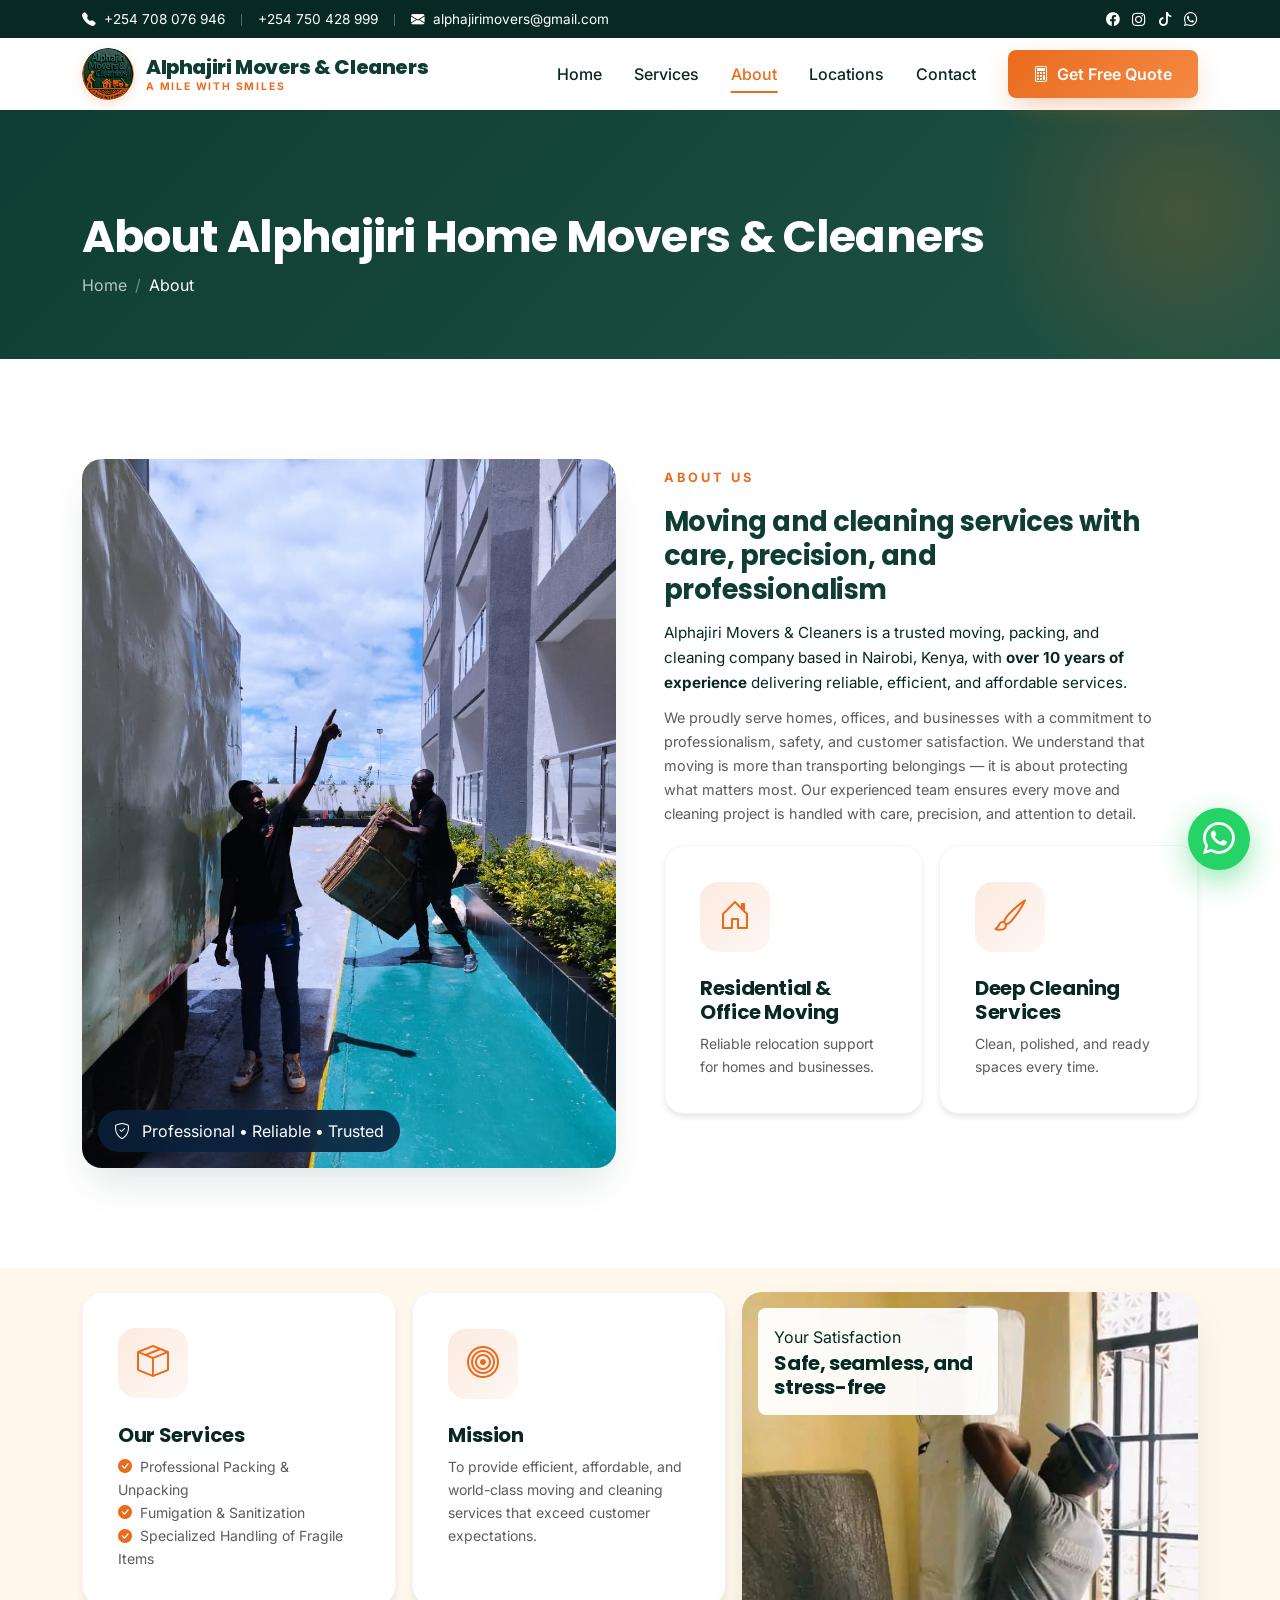
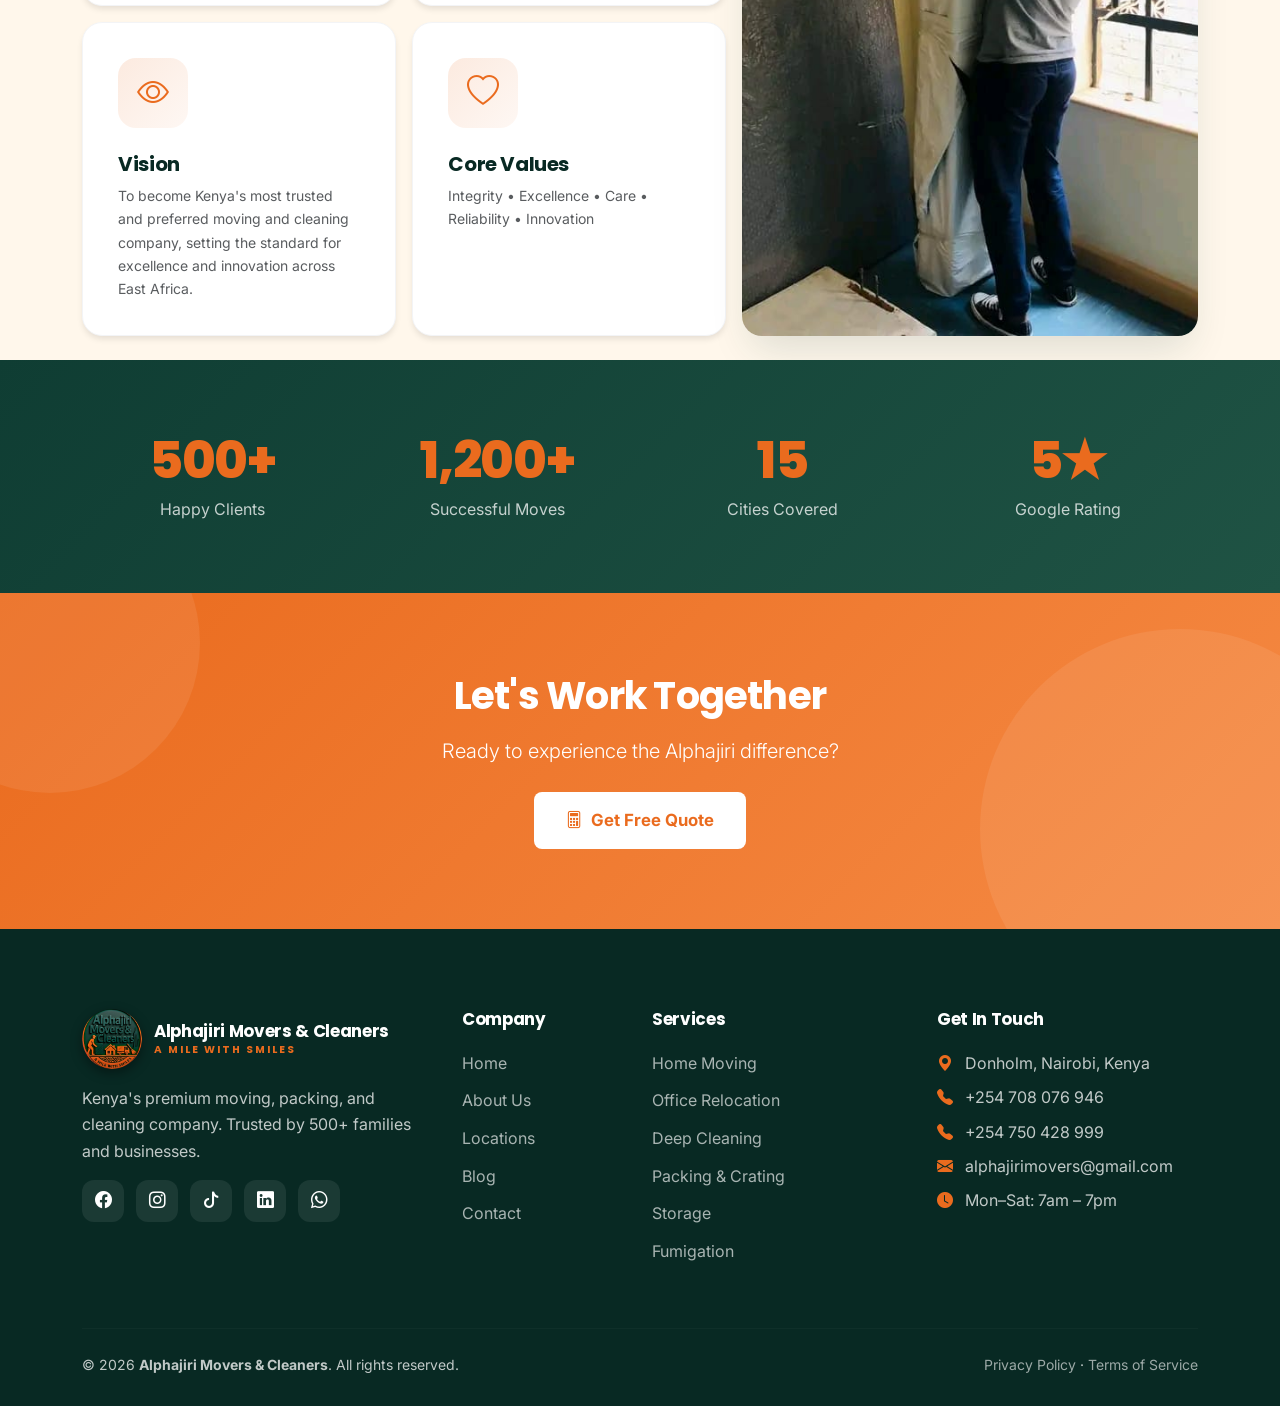
==== commit 5fa74113: "update about,contact,location, quote and services" ====
--- a/about.html
+++ b/about.html
@@ -189,7 +189,7 @@
             <div class="col-lg-4 col-md-6">
                 <div class="footer-brand-block">
                     <img src="images/logo.png" alt="Alphajiri">
-                    <h5 style="color:white;">Alphajiri<span class="footer-tagline">A Mile With Smiles</span></h5>
+                    <h5 style="color:white;">Alphajiri Movers & Cleaners<span class="footer-tagline">A Mile With Smiles</span></h5>
                 </div>
                 <p>Kenya's premium moving, packing, and cleaning company. Trusted by 500+ families and businesses.</p>
                 <div class="mt-3">
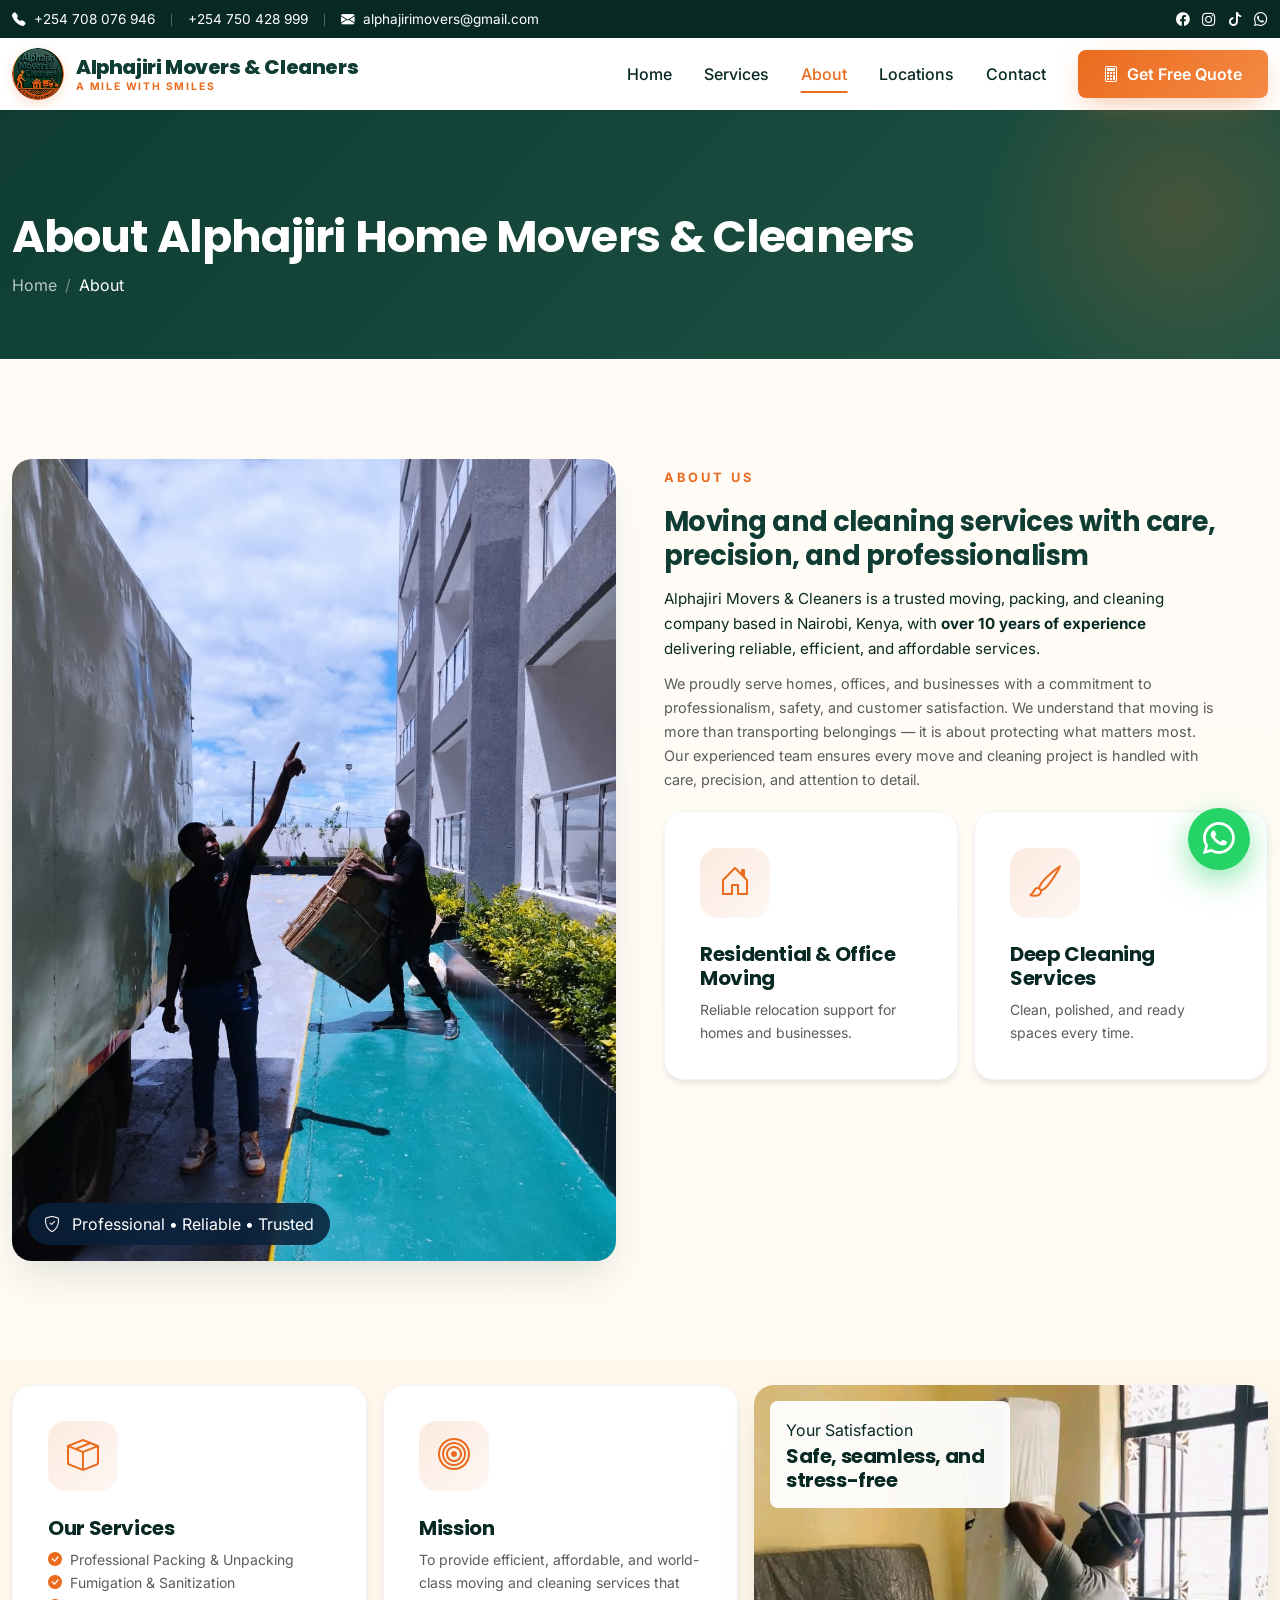
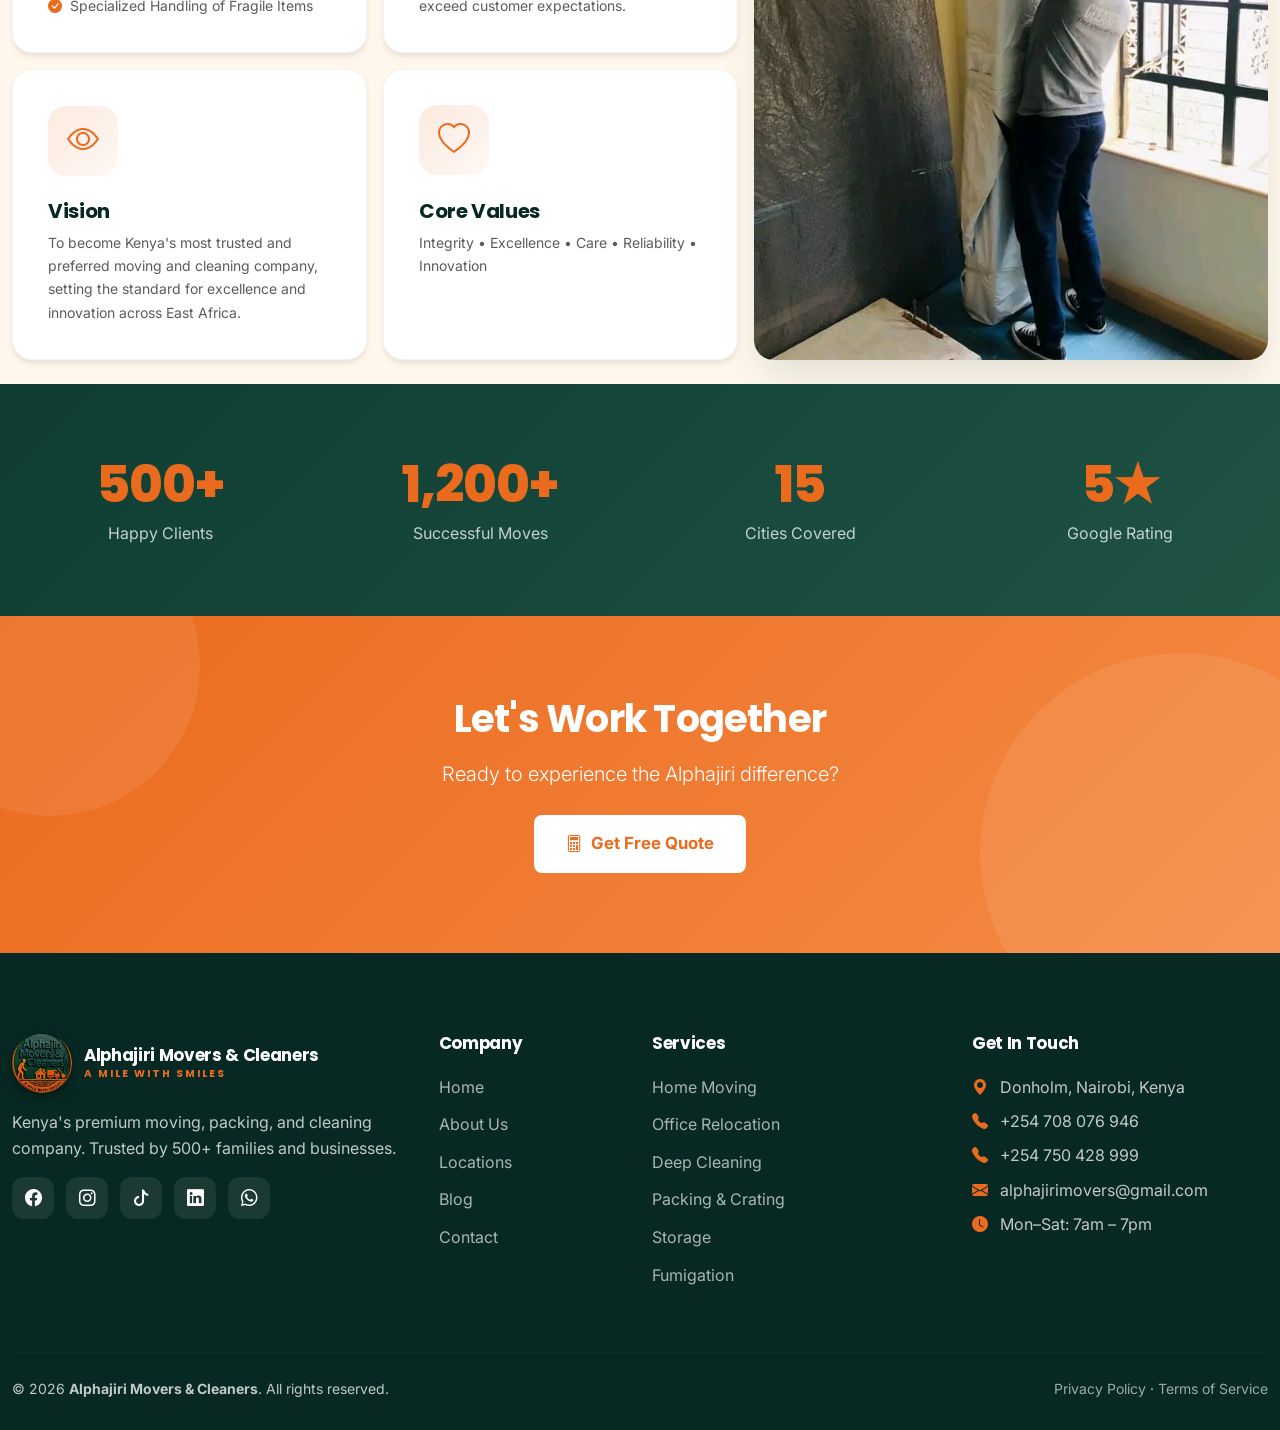
==== commit 07bac3c3: "zoom out disabled" ====
--- a/about.html
+++ b/about.html
@@ -2,7 +2,7 @@
 <html lang="en">
 <head>
     <meta charset="UTF-8">
-    <meta name="viewport" content="width=device-width, initial-scale=1.0">
+    <meta name="viewport" content="width=device-width, initial-scale=1.0, minimum-scale=1.0, maximum-scale=5.0, user-scalable=yes">
     <title>About Us — Alphajiri Home Movers & Cleaners</title>
     <meta name="description" content="Learn about Alphajiri Home Movers & Cleaners — Kenya's trusted moving, packing, and cleaning company with over 10 years of experience.">
     <link rel="icon" type="image/png" href="images/favicon.png">
--- a/css/style.css
+++ b/css/style.css
@@ -38,11 +38,27 @@
 }
 
 * { box-sizing: border-box; }
+html {
+    overflow-x: hidden;
+    width: 100%;
+}
 body {
     font-family: 'Inter', -apple-system, BlinkMacSystemFont, sans-serif;
     color: var(--dark);
     line-height: 1.65;
     overflow-x: hidden;
+    width: 100%;
+    max-width: 100%;
+    margin: 0;
+    padding: 0;
+    background: linear-gradient(180deg, #fffdf9 0%, #fff7eb 100%);
+    min-height: 100vh;
+}
+img, video, iframe, svg {
+    max-width: 100%;
+}
+.container, .container-fluid {
+    max-width: 100%;
 }
 h1, h2, h3, h4, h5, h6 {
     font-family: 'Poppins', sans-serif;
@@ -82,6 +98,8 @@
     align-items: center;
     gap: 12px;
     padding: 0 !important;
+    max-width: 100%;
+    min-width: 0;
 }
 .navbar-brand img {
     width: 52px; height: 52px;
@@ -92,6 +110,7 @@
     display: flex;
     flex-direction: column;
     line-height: 1.1;
+    min-width: 0;
 }
 .brand-name {
     font-family: 'Poppins', sans-serif;
@@ -129,6 +148,15 @@
 .navbar .nav-link.active::after { width: 60%; }
 .navbar .nav-link:hover,
 .navbar .nav-link.active { color: var(--accent) !important; }
+
+.navbar-toggler {
+    border: 0;
+    padding: 0.45rem 0.6rem;
+    border-radius: 10px;
+    background: rgba(15, 61, 51, 0.05);
+}
+.navbar-toggler:focus { box-shadow: none; }
+.navbar-toggler-icon { background-image: url("data:image/svg+xml,%3csvg xmlns='http://www.w3.org/2000/svg' viewBox='0 0 30 30'%3e%3cpath stroke='rgba(15, 61, 51, 0.9)' stroke-linecap='round' stroke-width='2' d='M4 7h22M4 15h22M4 23h22'/%3e%3c/svg%3e"); }
 
 /* Buttons */
 .btn {
@@ -660,9 +688,30 @@
     .hero h1 { font-size: 2.6rem; }
     .hero-logo-large { width: 220px; height: 220px; margin: 0 auto 2rem; display: block; }
     .top-bar { display: none; }
-    .navbar-brand img { width: 44px; height: 44px; }
-    .brand-name { font-size: 1.1rem; }
+    .navbar { padding: 8px 0; }
+    .navbar-brand img { width: 44px; height: 44px; flex-shrink: 0; }
+    .brand-name { font-size: 1.1rem; white-space: normal; }
     .brand-tag { font-size: 0.6rem; }
+    .navbar-brand { gap: 8px; }
+    .navbar-collapse { padding-top: 0.5rem; }
+    .navbar-nav { gap: 0.2rem; }
+    .navbar .nav-item { width: 100%; }
+    .navbar .nav-link {
+        display: flex;
+        align-items: center;
+        justify-content: space-between;
+        padding: 0.8rem 0.95rem !important;
+        border-radius: 12px;
+        margin-bottom: 0.2rem;
+        min-height: 44px;
+    }
+    .navbar .nav-link::after { display: none; }
+    .navbar .nav-link:hover,
+    .navbar .nav-link.active {
+        background: rgba(234, 107, 30, 0.1);
+        color: var(--accent) !important;
+    }
+    .navbar .btn { width: 100%; justify-content: center; margin-top: 0.4rem; }
 }
 @media (max-width: 767px) {
     .section { padding: 60px 0; }
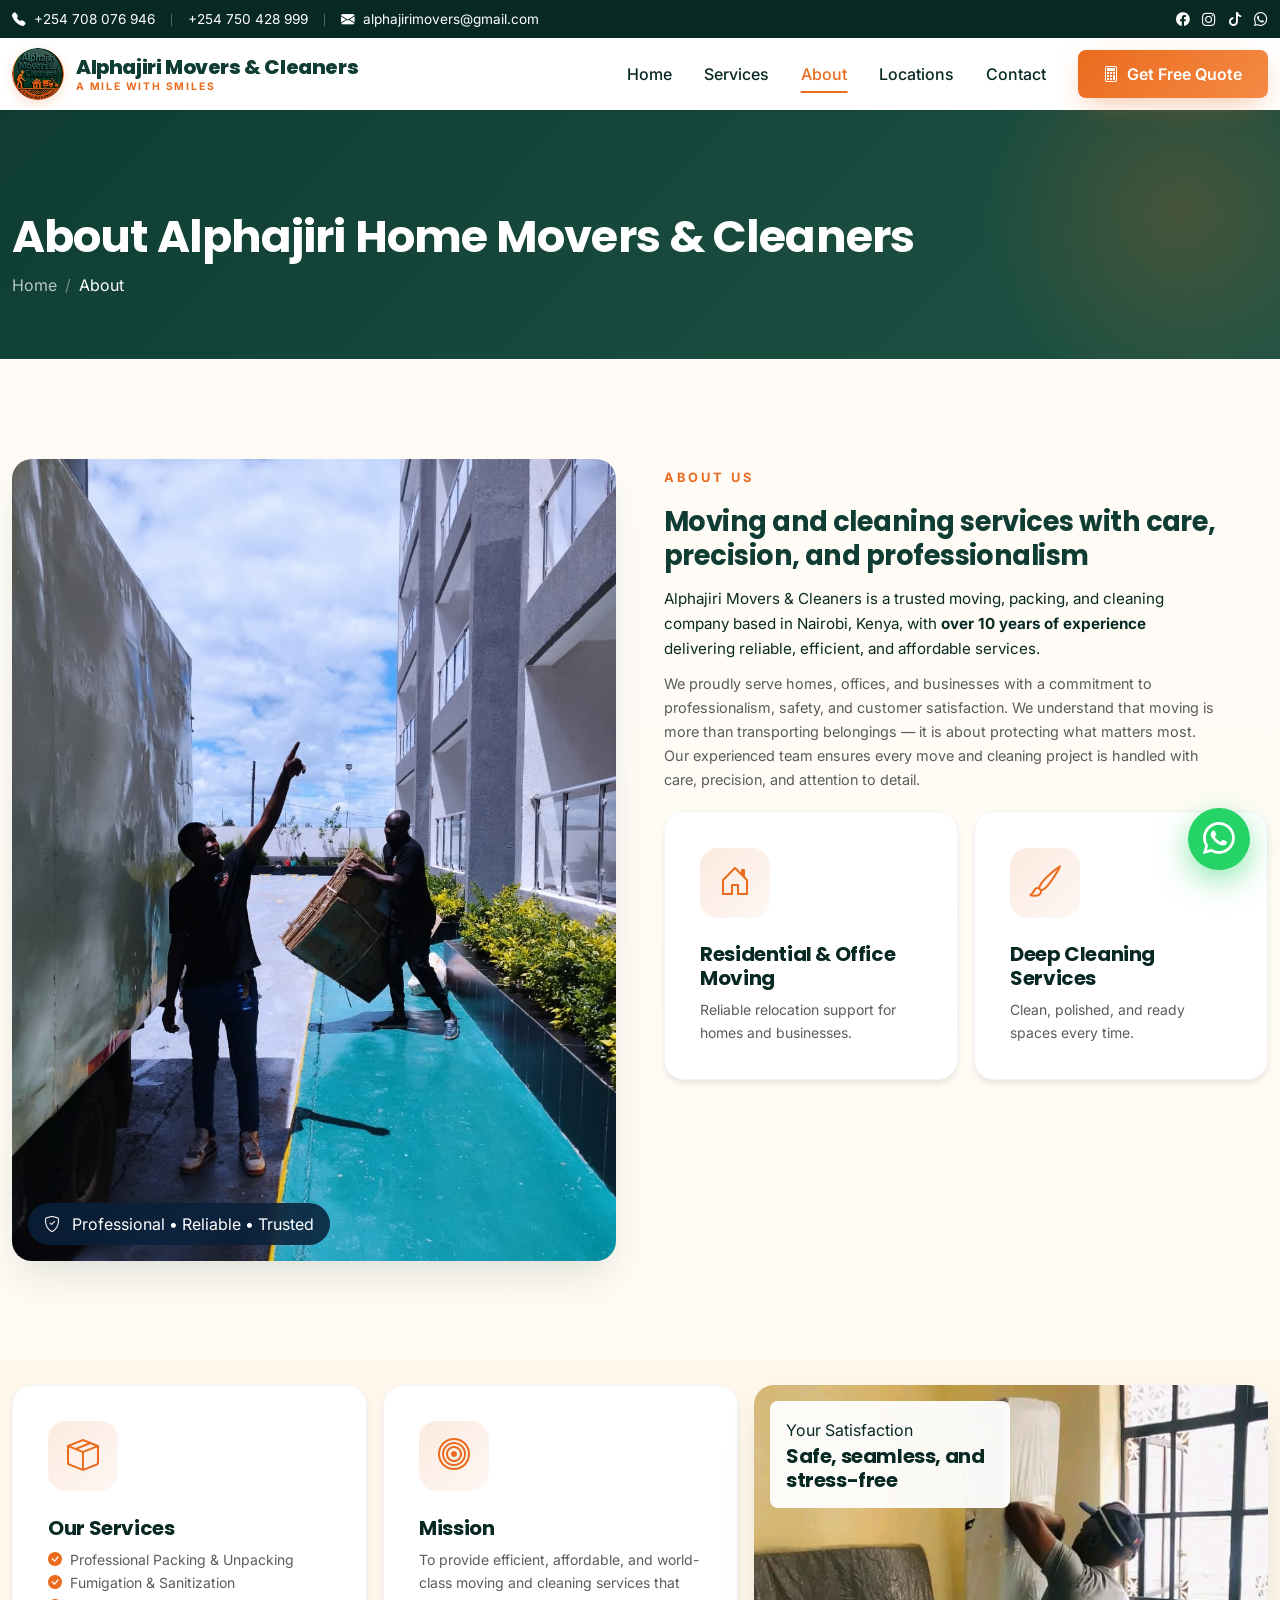
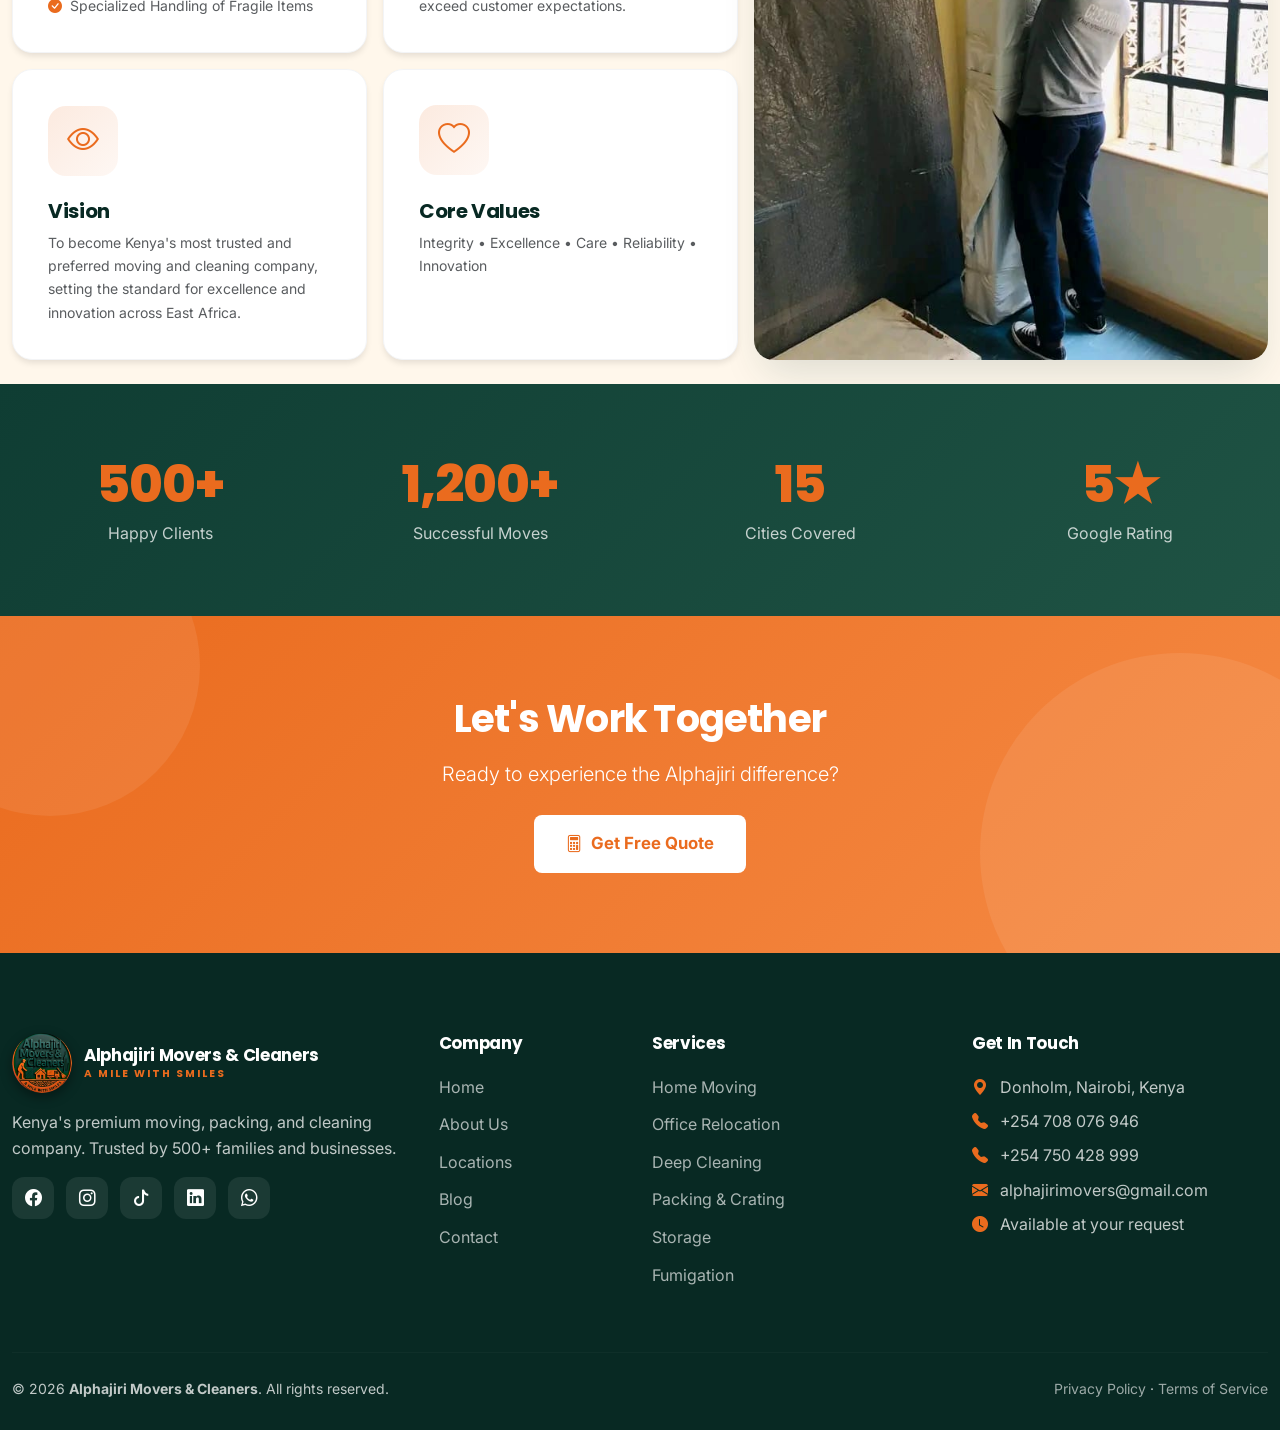
==== commit 9b5e240e: "initial comm" ====
--- a/about.html
+++ b/about.html
@@ -4,7 +4,7 @@
     <meta charset="UTF-8">
     <meta name="viewport" content="width=device-width, initial-scale=1.0, minimum-scale=1.0, maximum-scale=5.0, user-scalable=yes">
     <title>About Us — Alphajiri Home Movers & Cleaners</title>
-    <meta name="description" content="Learn about Alphajiri Home Movers & Cleaners — Kenya's trusted moving, packing, and cleaning company with over 10 years of experience.">
+    <meta name="description" content="Learn about Alphajiri Home Movers & Cleaners — Kenya's trusted moving, packing, and cleaning company with over 5 years of experience.">
     <link rel="icon" type="image/png" href="images/favicon.png">
     <link rel="apple-touch-icon" href="images/logo.png">
     <link href="https://cdn.jsdelivr.net/npm/bootstrap@5.3.3/dist/css/bootstrap.min.css" rel="stylesheet">
@@ -29,7 +29,7 @@
             <a href="#" class="me-2"><i class="bi bi-facebook"></i></a>
             <a href="#" class="me-2"><i class="bi bi-instagram"></i></a>
             <a href="#" class="me-2"><i class="bi bi-tiktok"></i></a>
-            <a href="https://wa.me/254708076946?text=Hi%20Alphajiri!%20%F0%9F%91%8B%20I'm%20interested%20in%20your%20services.%20Could%20you%20send%20me%20pricing%20info%3F%0A%0AService%20needed%3A%20%5BMoving%20%2F%20Cleaning%5D%2C%20Size%20of%20the%20house%0ALocation%3A%0APreferred%20date%3A"><i class="bi bi-whatsapp"></i></a>
+            <a href="quote.html#quote-form"><i class="bi bi-whatsapp"></i></a>
         </div>
     </div>
 </div>
@@ -197,7 +197,7 @@
                     <a href="#" class="social-icon me-2"><i class="bi bi-instagram"></i></a>
                     <a href="#" class="social-icon me-2"><i class="bi bi-tiktok"></i></a>
                     <a href="#" class="social-icon me-2"><i class="bi bi-linkedin"></i></a>
-                    <a href="https://wa.me/254708076946?text=Hi%20Alphajiri!%20%F0%9F%91%8B%20I'm%20interested%20in%20your%20services.%20Could%20you%20send%20me%20pricing%20info%3F%0A%0AService%20needed%3A%20%5BMoving%20%2F%20Cleaning%5D%2C%20Size%20of%20the%20house%0ALocation%3A%0APreferred%20date%3A" class="social-icon"><i class="bi bi-whatsapp"></i></a>
+                    <a href="quote.html#quote-form" class="social-icon"><i class="bi bi-whatsapp"></i></a>
                 </div>
             </div>
             <div class="col-lg-2 col-md-6">
@@ -227,7 +227,7 @@
                 <p class="mb-2"><i class="bi bi-telephone-fill me-2" style="color:var(--accent);"></i> +254 708 076 946</p>
                 <p class="mb-2"><i class="bi bi-telephone-fill me-2" style="color:var(--accent);"></i> +254 750 428 999</p>
                 <p class="mb-2"><i class="bi bi-envelope-fill me-2" style="color:var(--accent);"></i> alphajirimovers@gmail.com</p>
-                <p class="mb-2"><i class="bi bi-clock-fill me-2" style="color:var(--accent);"></i> Mon–Sat: 7am – 7pm</p>
+                <p class="mb-2"><i class="bi bi-clock-fill me-2" style="color:var(--accent);"></i> Available at your request</p>
             </div>
         </div>
         <hr>
@@ -241,7 +241,7 @@
     </div>
 </footer>
 
-<a href="https://wa.me/254708076946?text=Hi%20Alphajiri!%20%F0%9F%91%8B%20I'm%20interested%20in%20your%20services.%20Could%20you%20send%20me%20pricing%20info%3F%0A%0AService%20needed%3A%20%5BMoving%20%2F%20Cleaning%5D%2C%20Size%20of%20the%20house%0ALocation%3A%0APreferred%20date%3A" class="whatsapp-float" target="_blank" title="Chat on WhatsApp">
+<a href="quote.html#quote-form" class="whatsapp-float" title="Get Free Quote">
     <i class="bi bi-whatsapp"></i>
 </a>
 
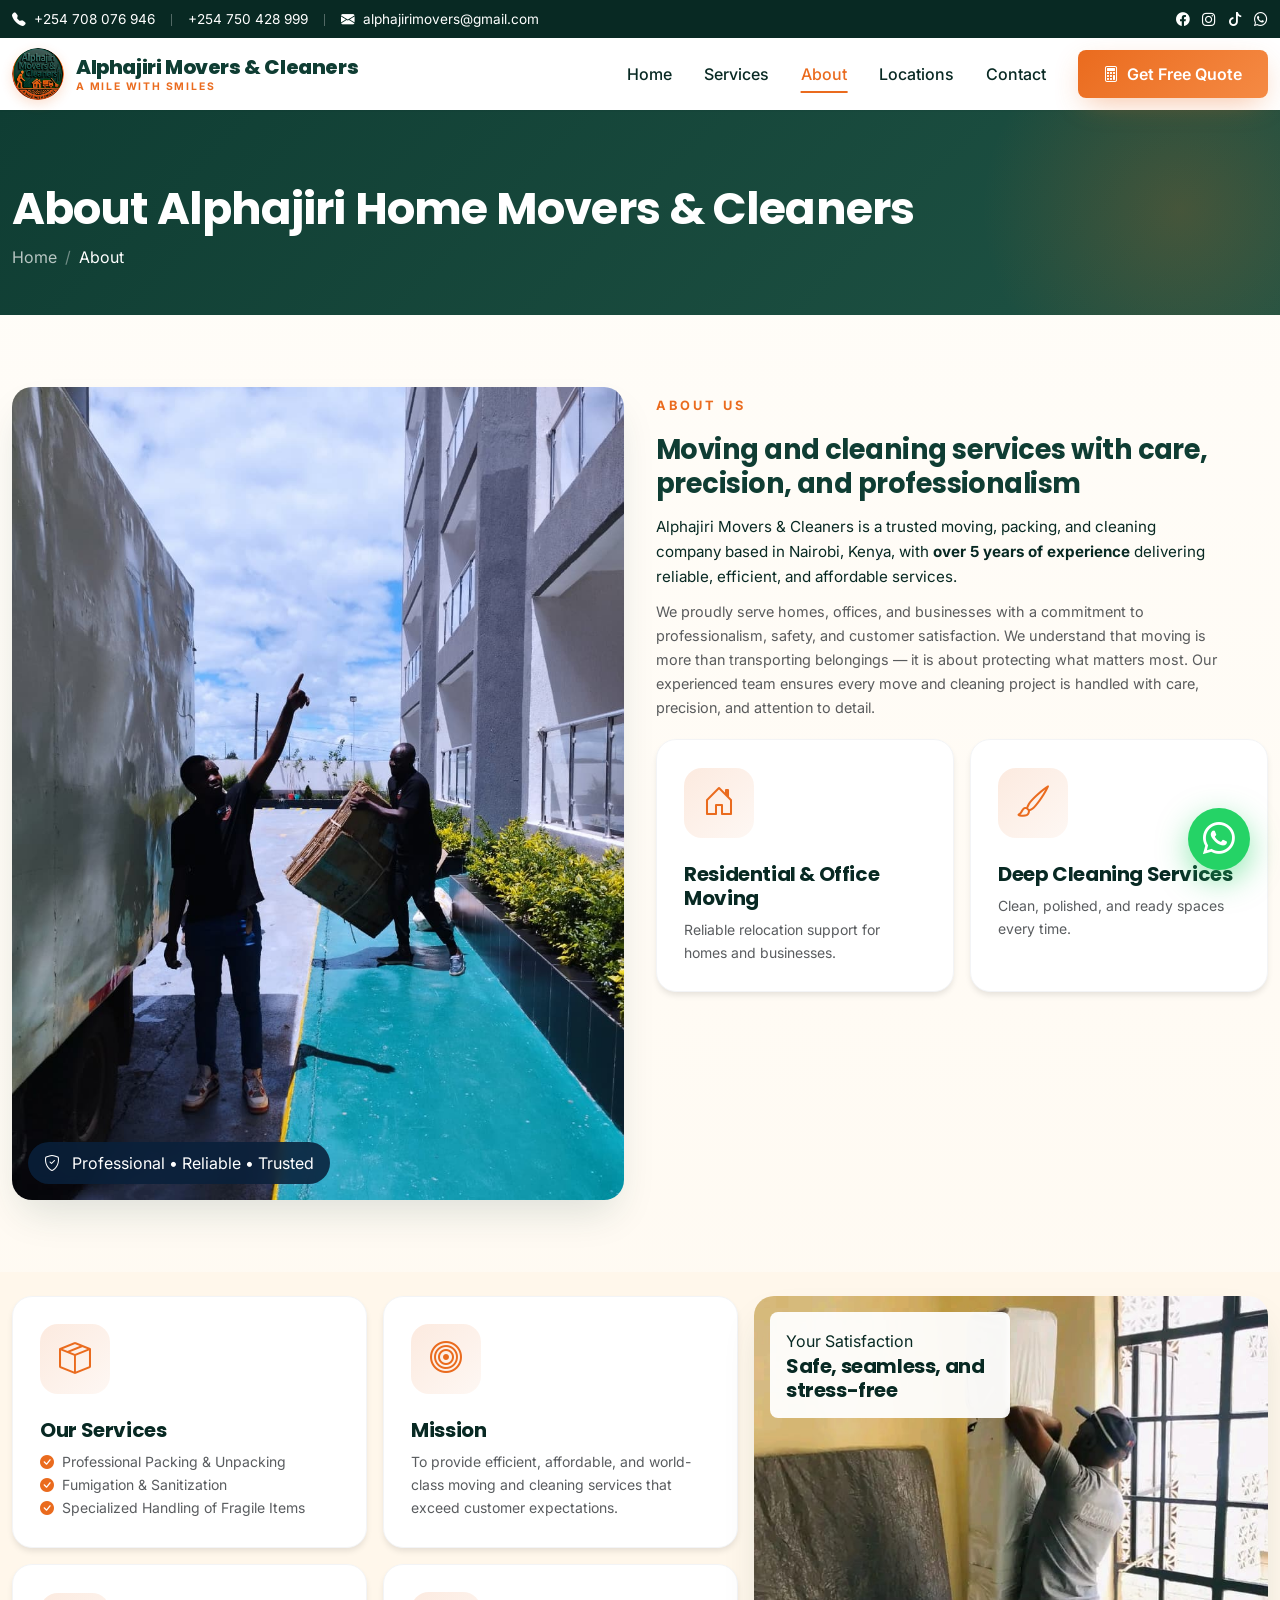
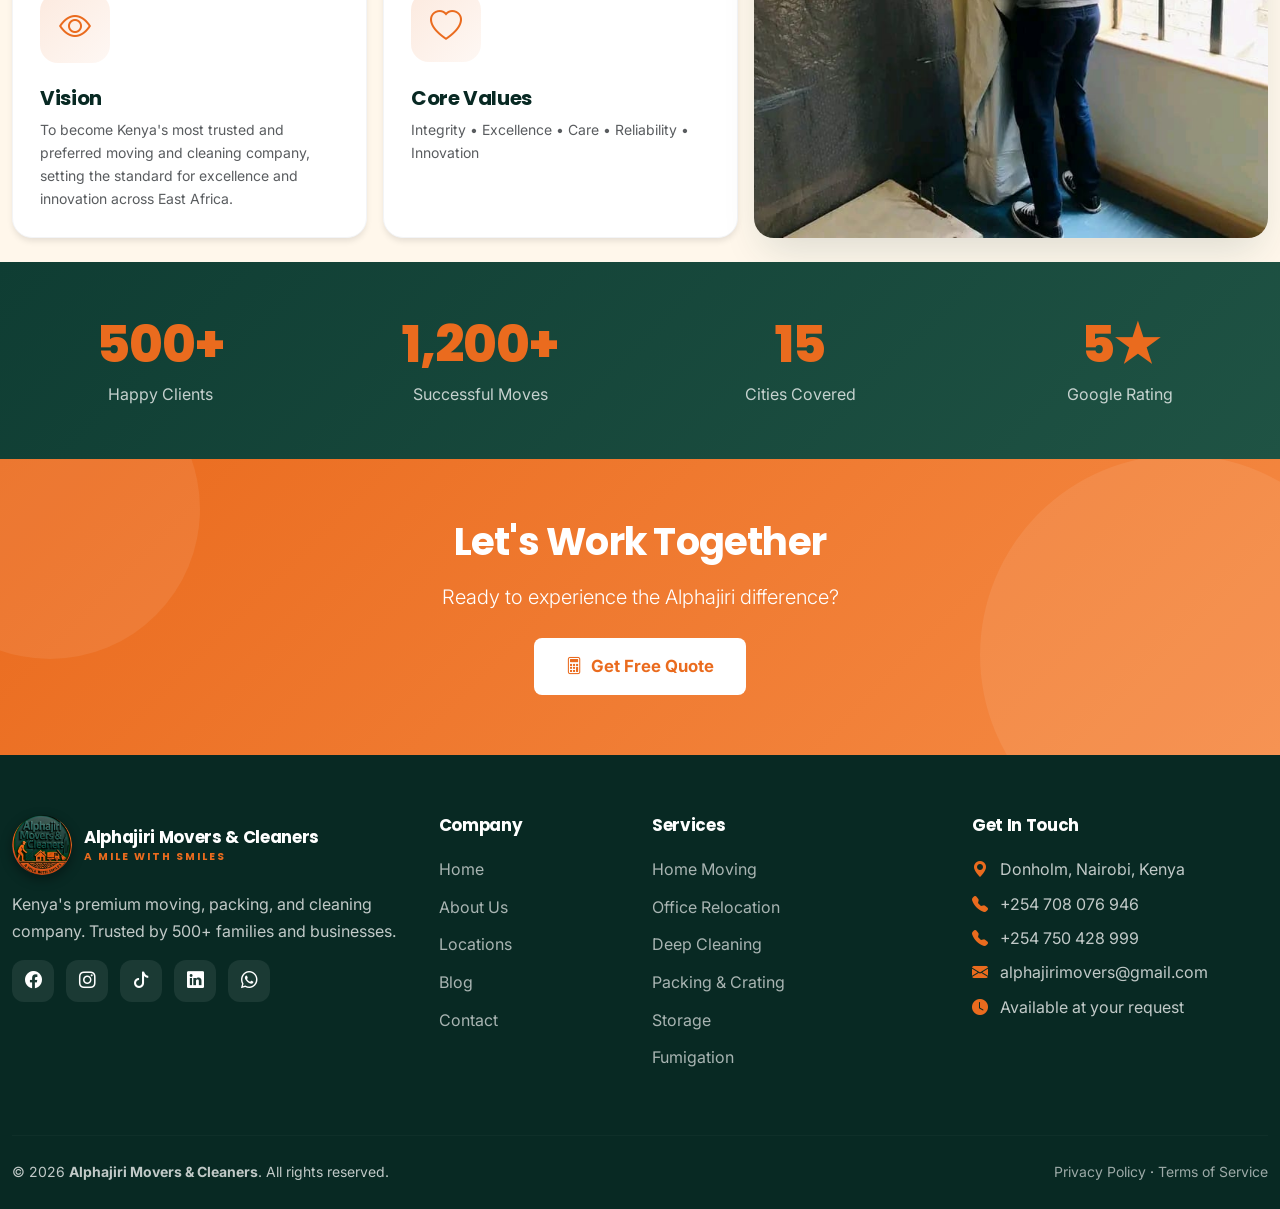
==== commit 07739372: "new" ====
--- a/about.html
+++ b/about.html
@@ -86,7 +86,7 @@
                 <div class="pt-1" style="max-width: 92%;">
                     <span class="subtitle-text">About Us</span>
                     <h2 style="color: var(--primary); font-size: 1.7rem; line-height: 1.25; margin: 0.5rem 0 0.8rem;">Moving and cleaning services with care, precision, and professionalism</h2>
-                    <p style="font-size: 0.95rem; line-height: 1.65; margin-bottom: 0.7rem;">Alphajiri Movers &amp; Cleaners is a trusted moving, packing, and cleaning company based in Nairobi, Kenya, with <strong>over 10 years of experience</strong> delivering reliable, efficient, and affordable services.</p>
+                    <p style="font-size: 0.95rem; line-height: 1.65; margin-bottom: 0.7rem;">Alphajiri Movers &amp; Cleaners is a trusted moving, packing, and cleaning company based in Nairobi, Kenya, with <strong>over 5 years of experience</strong> delivering reliable, efficient, and affordable services.</p>
                     <p class="text-muted" style="font-size: 0.9rem; line-height: 1.65; margin-bottom: 0;">We proudly serve homes, offices, and businesses with a commitment to professionalism, safety, and customer satisfaction. We understand that moving is more than transporting belongings — it is about protecting what matters most. Our experienced team ensures every move and cleaning project is handled with care, precision, and attention to detail.</p>
                 </div>
                 <div class="row g-3 mt-1">
@@ -247,14 +247,6 @@
 
 <script src="https://cdn.jsdelivr.net/npm/bootstrap@5.3.3/dist/js/bootstrap.bundle.min.js"></script>
 <script src="https://cdn.jsdelivr.net/npm/aos@2.3.4/dist/aos.js"></script>
-<script>
-AOS.init({ duration: 800, once: true, offset: 80 });
-window.addEventListener('scroll', () => {
-    const nav = document.getElementById('mainNavbar');
-    if (window.scrollY > 50) nav.classList.add('scrolled');
-    else nav.classList.remove('scrolled');
-});
-</script>
 <script src="js/script.js"></script>
 </body>
 </html>
--- a/css/style.css
+++ b/css/style.css
@@ -207,7 +207,7 @@
 /* Hero */
 .hero {
     position: relative;
-    min-height: 90vh;
+    min-height: 78vh;
     background: var(--gradient-hero),
                 url('https://images.unsplash.com/photo-1600585154340-be6161a56a0c?w=1920&q=80') center/cover;
     color: white;
@@ -283,7 +283,7 @@
 .page-header {
     background: var(--gradient-primary);
     color: white;
-    padding: 100px 0 60px;
+    padding: 72px 0 44px;
     position: relative;
     overflow: hidden;
 }
@@ -303,8 +303,8 @@
 .page-header .breadcrumb-item + .breadcrumb-item::before { color: rgba(255,255,255,0.4); }
 
 /* Sections */
-.section { padding: 100px 0; }
-.section-title { text-align: center; margin-bottom: 3.5rem; }
+.section { padding: 72px 0; }
+.section-title { text-align: center; margin-bottom: 2.5rem; }
 .section-title .subtitle,
 .subtitle-text {
     color: var(--accent);
@@ -322,7 +322,7 @@
 .service-card {
     background: white;
     border-radius: var(--radius-lg);
-    padding: 2.2rem;
+    padding: 1.7rem;
     height: 100%;
     box-shadow: var(--shadow-md);
     transition: all 0.35s cubic-bezier(0.4, 0, 0.2, 1);
@@ -381,7 +381,7 @@
 .service-link:hover { color: var(--accent-dark); gap: 10px; }
 
 /* Feature rows */
-.feature-row { display: flex; gap: 1.2rem; margin-bottom: 1.8rem; align-items: flex-start; }
+.feature-row { display: flex; gap: 1.2rem; margin-bottom: 1.35rem; align-items: flex-start; }
 .feature-icon {
     flex-shrink: 0;
     width: 56px; height: 56px;
@@ -398,7 +398,7 @@
 .stats-bar {
     background: var(--gradient-primary);
     color: white;
-    padding: 70px 0;
+    padding: 52px 0;
     position: relative;
     overflow: hidden;
 }
@@ -413,7 +413,7 @@
 .testimonial-card {
     background: white;
     border-radius: var(--radius-lg);
-    padding: 2.2rem;
+    padding: 1.7rem;
     height: 100%;
     box-shadow: var(--shadow-md);
     position: relative;
@@ -521,7 +521,7 @@
 .cta-banner {
     background: var(--gradient-accent);
     color: white;
-    padding: 80px 0;
+    padding: 60px 0;
     text-align: center;
     position: relative;
     overflow: hidden;
@@ -588,7 +588,7 @@
 .footer {
     background: var(--dark);
     color: rgba(255,255,255,0.75);
-    padding: 80px 0 30px;
+    padding: 60px 0 26px;
 }
 .footer h5 { color: white; margin-bottom: 1.3rem; font-size: 1.05rem; }
 .footer-brand-block {
@@ -637,6 +637,9 @@
     transform: translateY(-3px) scale(1.05);
 }
 .footer hr { border-color: rgba(255,255,255,0.1); margin: 2.5rem 0 1.5rem; }
+
+/* Keep wide layouts balanced without oversized Bootstrap gutters. */
+.row.g-5 { --bs-gutter-x: 2rem; --bs-gutter-y: 2rem; }
 
 /* Floating WhatsApp */
 .whatsapp-float {
@@ -684,7 +687,7 @@
 
 /* Responsive */
 @media (max-width: 991px) {
-    .hero { min-height: auto; padding: 80px 0 60px; }
+    .hero { min-height: auto; padding: 64px 0 52px; }
     .hero h1 { font-size: 2.6rem; }
     .hero-logo-large { width: 220px; height: 220px; margin: 0 auto 2rem; display: block; }
     .top-bar { display: none; }
@@ -714,9 +717,9 @@
     .navbar .btn { width: 100%; justify-content: center; margin-top: 0.4rem; }
 }
 @media (max-width: 767px) {
-    .section { padding: 60px 0; }
+    .section { padding: 48px 0; }
     .section-title h2 { font-size: 1.8rem; }
-    .page-header { padding: 80px 0 40px; }
+    .page-header { padding: 60px 0 32px; }
     .page-header h1 { font-size: 2rem; }
     .hero h1 { font-size: 2.1rem; }
     .cta-banner h2 { font-size: 1.6rem; }
